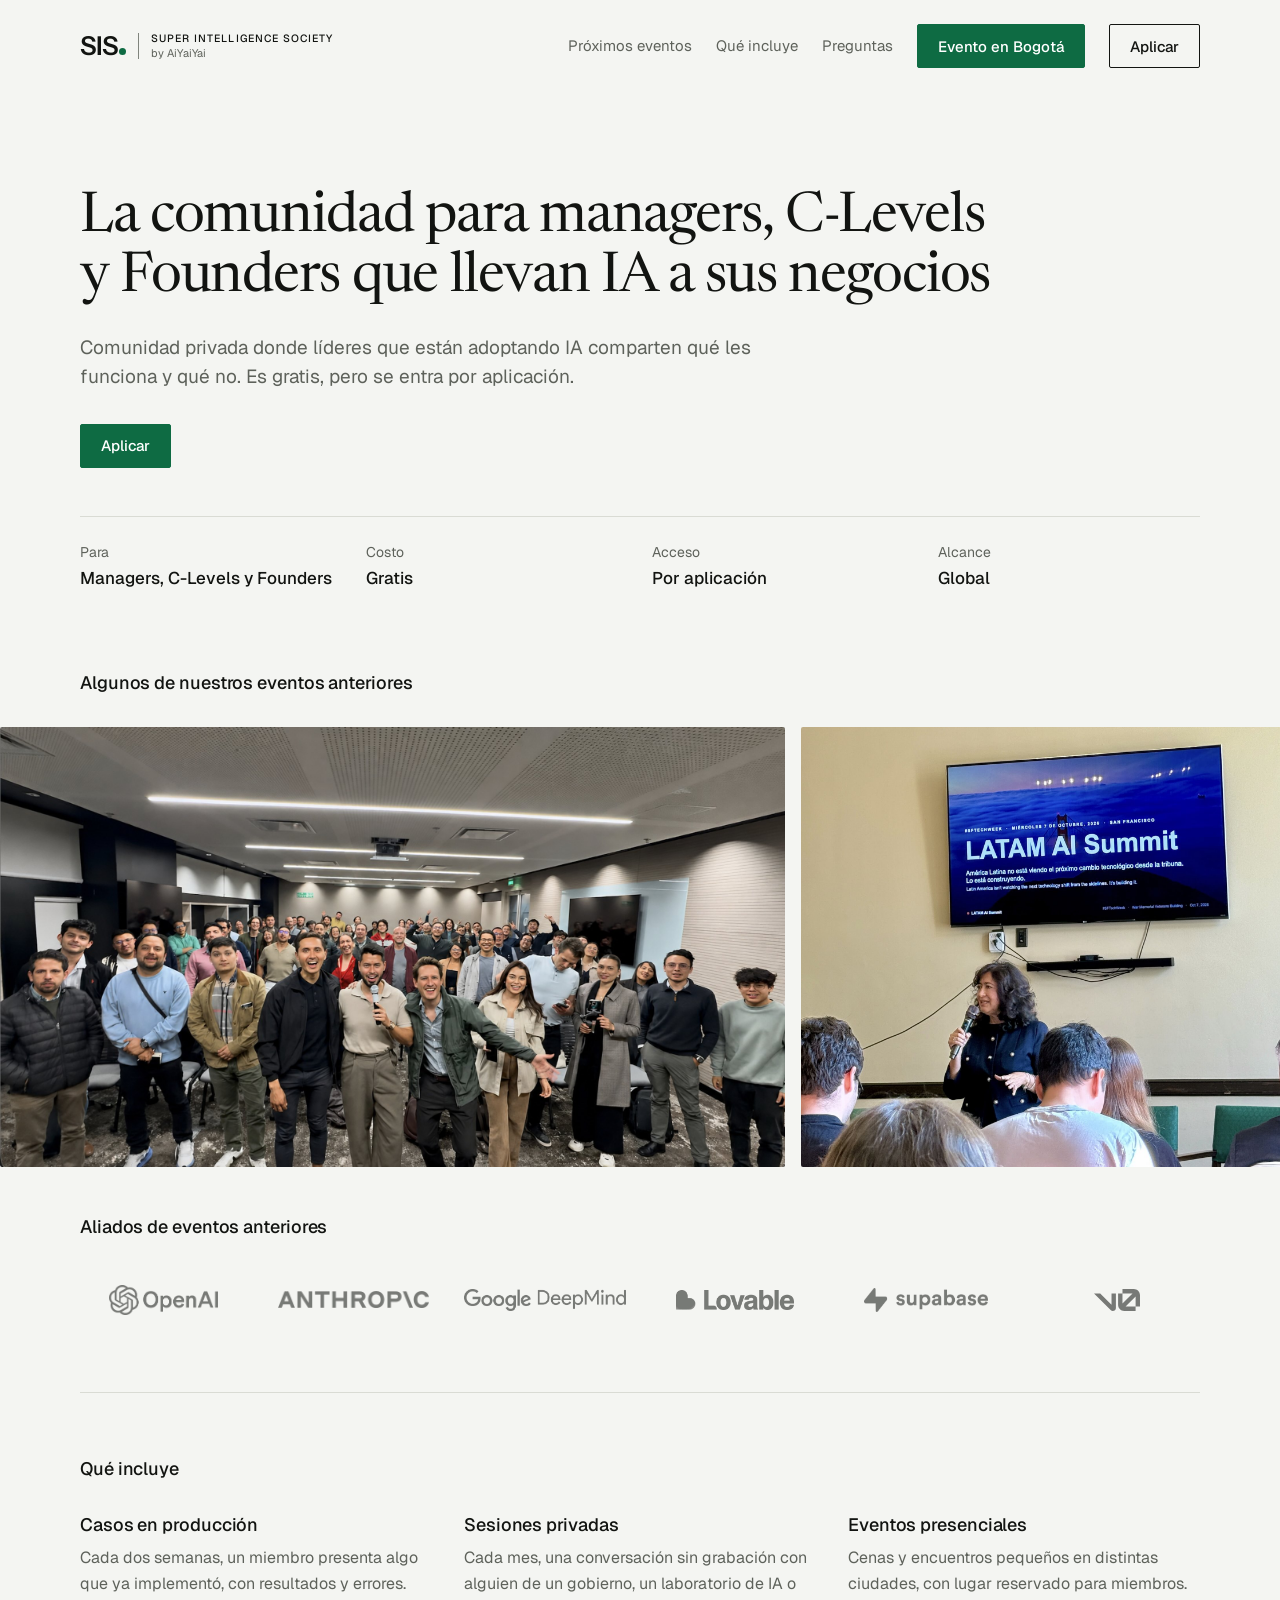
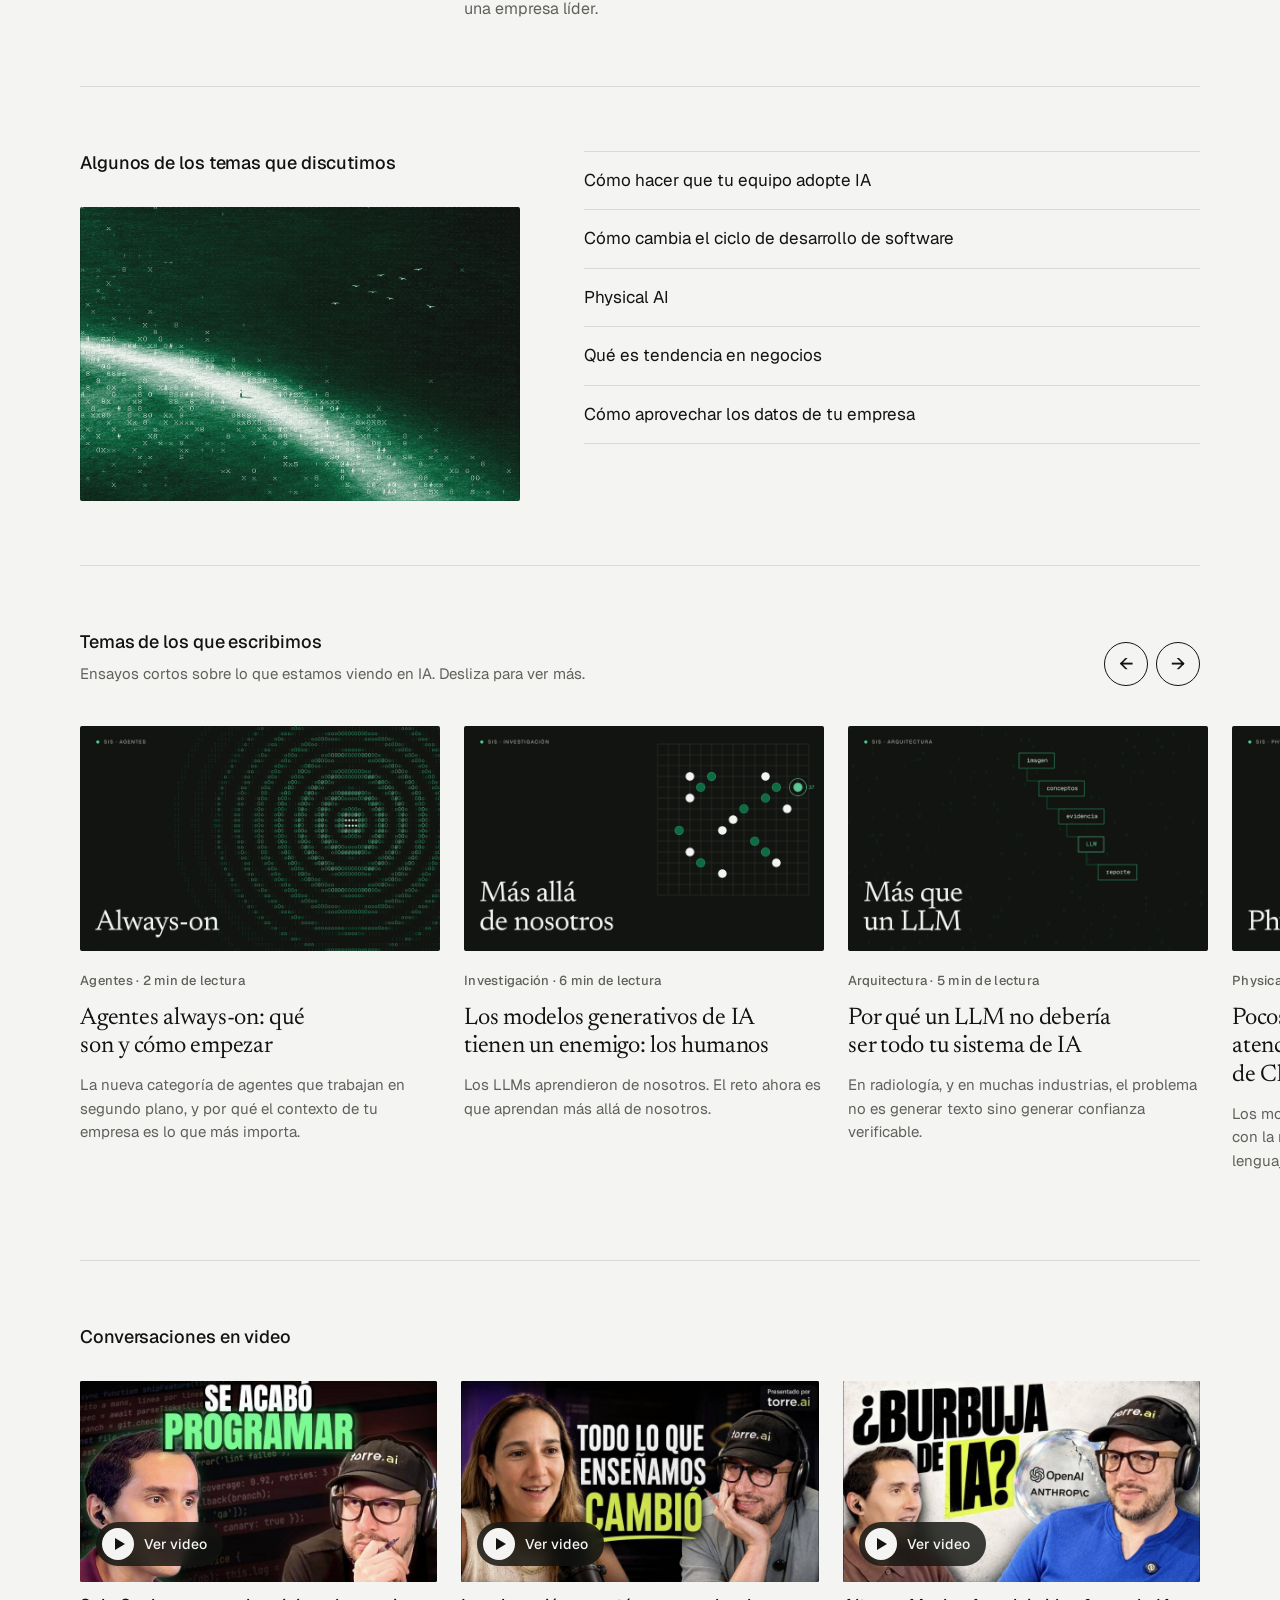
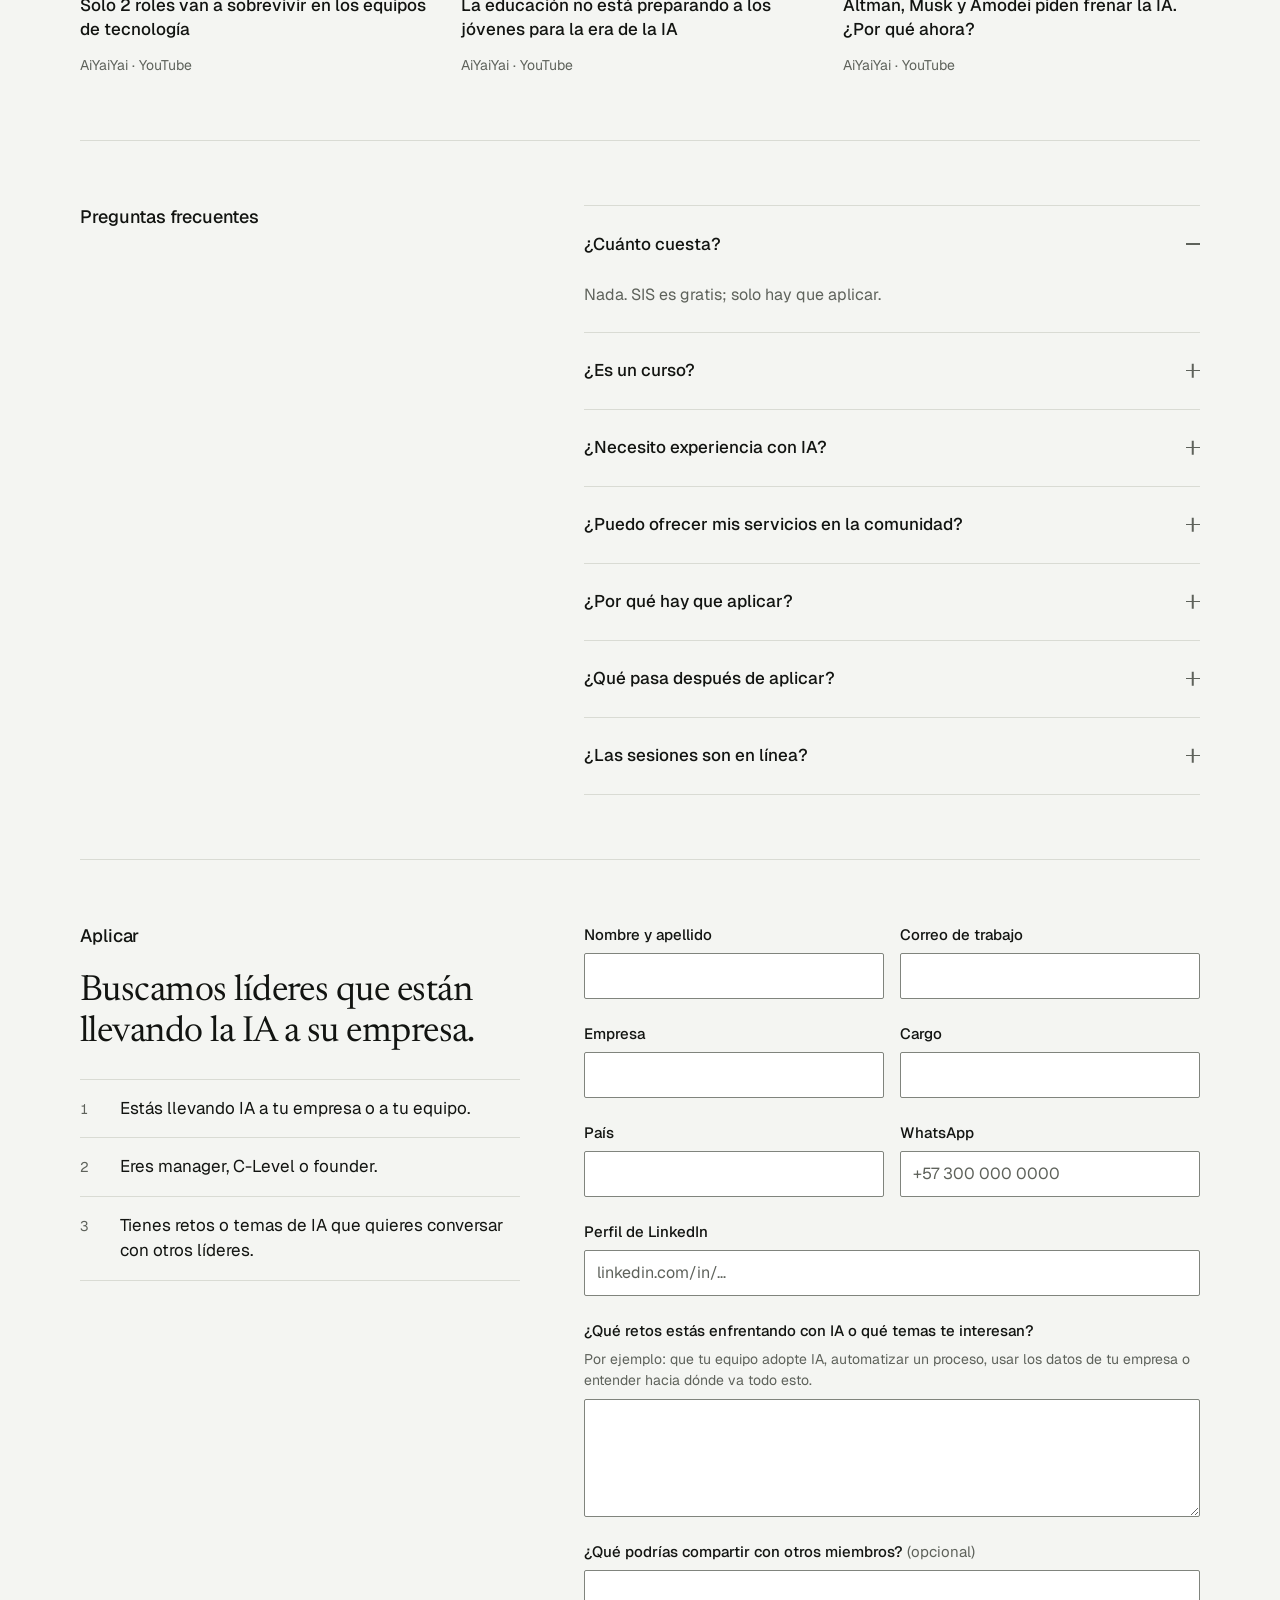
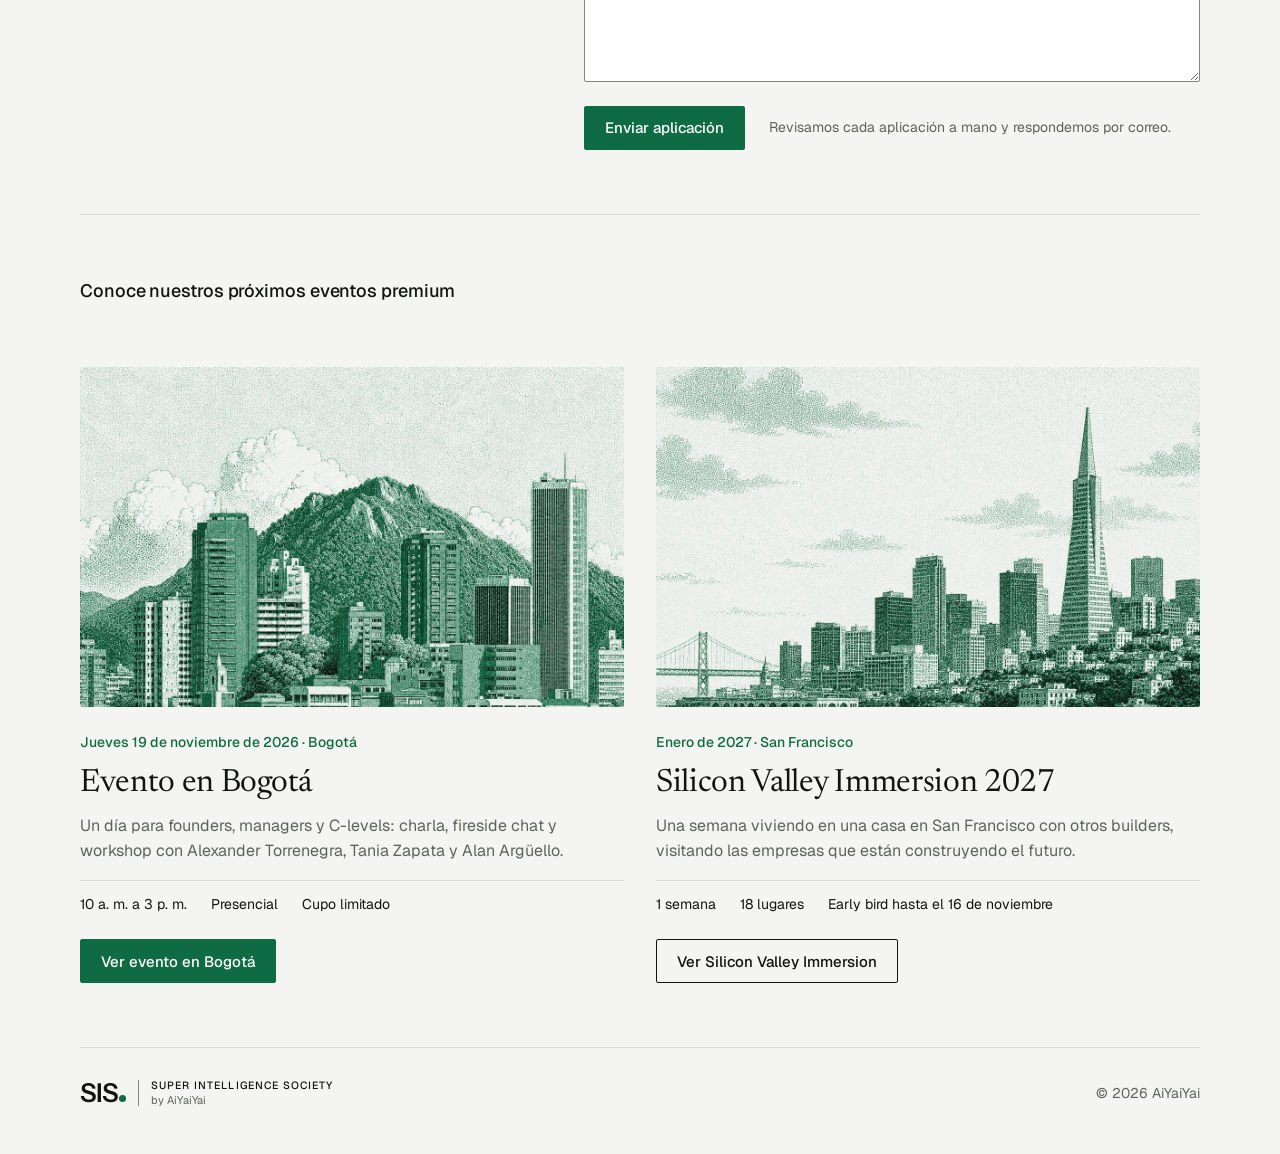
==== index.html @ 3f5c9da3 "Aplicación: sin requisito de personas a cargo; nueva pregunta sobre retos y temas de IA Co-Authored-" ====
<!doctype html>
<html lang="es">
<head>
<meta charset="utf-8">
<meta name="viewport" content="width=device-width, initial-scale=1">
<title>SIS — Super Intelligence Society by AiYaiYai</title>
<meta name="description" content="Comunidad privada donde líderes que están adoptando IA comparten qué les funciona y qué no.">
<link rel="icon" type="image/svg+xml" href="assets/img/sis-logo.svg">
<link rel="stylesheet" href="assets/css/tokens.css">
<link rel="stylesheet" href="assets/css/bundle.css">
<link href="https://fonts.googleapis.com/css2?family=Newsreader:opsz,wght@6..72,400;6..72,500&amp;family=Geist:wght@400;500&amp;family=Instrument+Sans:wght@600&amp;display=swap" rel="stylesheet">
<style>
body{margin:0;background:var(--surface);-webkit-font-smoothing:antialiased}
a{color:var(--ink)}
#top.inf-hero{padding-bottom:var(--space-12)}
#eventos .inf-section--head{border-top:0;padding-top:var(--space-12)}
.hero-facts{display:grid;grid-template-columns:repeat(4,minmax(0,1fr));gap:var(--space-6);margin:0 0 var(--space-8);padding:var(--space-6) 0 0;border-top:var(--hairline) solid var(--line)}
.hero-fact{display:flex;flex-direction:column;gap:var(--space-1);margin:0}
.hero-fact dt{font-family:var(--font-sans);font-size:14px;color:var(--ink-muted)}
.hero-fact dd{margin:0;font-family:var(--font-sans);font-size:17px;font-weight:500;line-height:1.4;color:var(--ink)}
@media (max-width:800px){.hero-facts{grid-template-columns:repeat(2,minmax(0,1fr))}}
.split-art{display:block;width:100%;height:auto;aspect-ratio:3/2;object-fit:cover;border-radius:var(--radius-sm);margin-top:var(--space-2)}
.inf-topics{margin:0;padding:0;list-style:none;border-top:var(--hairline) solid var(--line)}
.inf-topic{padding:var(--space-4) 0;border-bottom:var(--hairline) solid var(--line);font-family:var(--font-sans);font-size:17px;line-height:1.5;color:var(--ink)}
@media (min-width:801px){.inf-feature{display:grid;grid-row:span 2;grid-template-rows:subgrid;row-gap:var(--space-2)}}
.inf-premium{display:grid;grid-template-columns:repeat(2,minmax(0,1fr));gap:var(--space-12) var(--space-8);margin:var(--space-8) 0 0;padding:0;list-style:none}
.inf-event{display:flex;flex-direction:column;gap:var(--space-3);margin:0}
.inf-event__media{display:block;aspect-ratio:16/10;overflow:hidden;border-radius:var(--radius-sm);background:var(--surface-raised);margin-bottom:var(--space-3)}
.inf-event__media span{display:block;width:100%;height:100%}
.inf-event__media img{display:block;width:100%;height:100%;object-fit:cover;transition:transform .6s ease}
.inf-event:hover .inf-event__media img{transform:scale(1.03)}
.inf-event__meta{margin:0;font-family:var(--font-sans);font-size:14px;font-weight:500;color:var(--accent)}
.inf-event__title{margin:0;font-family:var(--font-serif);font-size:32px;font-weight:400;line-height:1.15;letter-spacing:-0.01em;color:var(--ink)}
.inf-event__body{margin:0;max-width:52ch;font-family:var(--font-sans);font-size:16px;line-height:1.55;color:var(--ink-muted)}
.inf-event__facts{display:flex;flex-wrap:wrap;gap:var(--space-2) var(--space-6);margin:var(--space-1) 0 var(--space-3);padding:var(--space-3) 0 0;list-style:none;border-top:var(--hairline) solid var(--line);font-family:var(--font-sans);font-size:14px;color:var(--ink)}
.inf-event .inf-btn{align-self:flex-start}
@media (max-width:800px){.inf-premium{grid-template-columns:minmax(0,1fr)}}
/* blog-css:start */
.rail-head{display:flex;flex-wrap:wrap;align-items:flex-end;justify-content:space-between;gap:var(--space-4)}
.rail-head p{margin:var(--space-2) 0 0;font-family:var(--font-sans);font-size:15px;color:var(--ink-muted)}
.rail-ctrl{display:flex;gap:var(--space-2)}
.rail-btn{display:inline-flex;align-items:center;justify-content:center;width:44px;height:44px;padding:0;border:var(--hairline) solid var(--ink);border-radius:var(--radius-pill);background:transparent;color:var(--ink);font:500 18px/1 var(--font-sans);cursor:pointer;transition:background-color 160ms ease-out,color 160ms ease-out}
.rail-btn:hover{background:var(--ink);color:var(--surface)}
.rail-btn:focus-visible{outline:2px solid var(--focus);outline-offset:2px}
.post-rail{display:grid;grid-auto-flow:column;grid-auto-columns:360px;gap:var(--space-6);margin:0 calc(50% - 50vw) 0 0;padding:var(--space-2) calc(50vw - 50%) var(--space-6) 0;list-style:none;overflow-x:auto;scroll-snap-type:x mandatory;scrollbar-width:thin;scrollbar-color:var(--line) transparent;-webkit-overflow-scrolling:touch}
.post-rail::-webkit-scrollbar{height:6px}.post-rail::-webkit-scrollbar-thumb{background:var(--line);border-radius:6px}
.post-card{scroll-snap-align:start;margin:0}
.post-card__link{display:flex;flex-direction:column;gap:var(--space-3);height:100%;color:var(--ink);text-decoration:none}
.post-card__media{display:block;aspect-ratio:16/10;overflow:hidden;border-radius:var(--radius-sm);background:var(--tinta-950);margin-bottom:var(--space-2)}
.post-card__media img{display:block;width:100%;height:100%;object-fit:cover;transition:transform .6s ease}
.post-card__link:hover .post-card__media img{transform:scale(1.03)}
.post-card__link:focus-visible{outline:2px solid var(--focus);outline-offset:4px;border-radius:2px}
.post-card__meta{font-family:var(--font-sans);font-size:13px;font-weight:500;letter-spacing:.02em;color:var(--ink-muted)}
.post-card__title{margin:0;font-family:var(--font-serif);font-size:24px;font-weight:400;line-height:1.2;letter-spacing:-0.01em;color:var(--ink);text-wrap:balance}
.post-card__link:hover .post-card__title{text-decoration:underline;text-decoration-thickness:1px;text-underline-offset:4px}
.post-card__dek{font-family:var(--font-sans);font-size:15px;line-height:1.55;color:var(--ink-muted)}
@media (max-width:640px){.post-rail{grid-auto-columns:80vw;gap:var(--space-4)}.rail-ctrl{display:none}}

.vids{display:grid;grid-template-columns:repeat(3,minmax(0,1fr));gap:var(--space-6);margin:0;padding:0;list-style:none}
.vid{margin:0;display:flex;flex-direction:column;gap:var(--space-3)}
.vid__frame{position:relative;display:block;aspect-ratio:16/9;overflow:hidden;border-radius:var(--radius-sm);background:var(--tinta-950);color:var(--papel);text-decoration:none}
.vid__frame img,.vid__frame iframe{position:absolute;inset:0;display:block;width:100%;height:100%;border:0;object-fit:cover}
.vid__frame img{transition:transform .6s ease,opacity .3s ease}
.vid__frame:hover img{transform:scale(1.03)}
.vid__play{position:absolute;left:16px;bottom:16px;display:inline-flex;align-items:center;gap:10px;padding:0 16px 0 6px;height:44px;border-radius:var(--radius-pill);background:rgba(18,20,17,.82);backdrop-filter:blur(6px);-webkit-backdrop-filter:blur(6px);font:500 14px/1 var(--font-sans);color:var(--papel)}
.vid__play i{display:inline-flex;align-items:center;justify-content:center;width:32px;height:32px;border-radius:var(--radius-pill);background:var(--papel)}
.vid__play i::before{content:"";margin-left:3px;border-left:10px solid var(--tinta-950);border-top:6px solid transparent;border-bottom:6px solid transparent}
.vid__frame:focus-visible{outline:2px solid var(--focus);outline-offset:3px}
.vid__title{margin:0;font-family:var(--font-sans);font-size:17px;font-weight:500;line-height:1.4;color:var(--ink)}
.vid__meta{margin:0;font-family:var(--font-sans);font-size:14px;color:var(--ink-muted)}
@media (max-width:900px){.vids{grid-template-columns:minmax(0,1fr)}}
/* blog-css:end */
</style>
</head>
<body>
<main class="inf-page" style="width: 100%">

<div class="inf-container">
<header class="inf-nav">
<a class="inf-wordmark" href="#top" aria-label="SIS, Super Intelligence Society by AiYaiYai, inicio"><span class="inf-wordmark__name">SIS<span class="inf-wordmark__dot"></span></span><span class="inf-wordmark__by">Super Intelligence Society<span>by AiYaiYai</span></span></a>
<nav class="inf-nav__links" aria-label="Principal">
<a class="inf-nav__link" href="#proximos">Próximos eventos</a>
<a class="inf-nav__link" href="#que-incluye">Qué incluye</a>
<a class="inf-nav__link" href="#preguntas">Preguntas</a>
<a class="inf-btn inf-btn--primary" href="https://www.aiyaiyai.io" target="_blank" rel="noopener">Evento en Bogotá</a>
<a class="inf-btn inf-btn--secondary" href="#aplicar">Aplicar</a>
</nav>
</header>
<section class="inf-hero" id="top">
<h1 class="inf-display">La comunidad para managers, C-Levels y Founders que llevan IA a sus negocios</h1>
<p class="inf-lead">Comunidad privada donde líderes que están adoptando IA comparten qué les funciona y qué no. Es gratis, pero se entra por aplicación.</p>
<div class="inf-actions">
<a class="inf-btn inf-btn--primary" href="#aplicar">Aplicar</a>
</div>
</section>
<dl class="hero-facts">
<div class="hero-fact"><dt>Para</dt><dd>Managers, C-Levels y Founders</dd></div>
<div class="hero-fact"><dt>Costo</dt><dd>Gratis</dd></div>
<div class="hero-fact"><dt>Acceso</dt><dd>Por aplicación</dd></div>
<div class="hero-fact"><dt>Alcance</dt><dd>Global</dd></div>
</dl>
</div>

<section id="eventos" aria-labelledby="eventos-titulo">
<div class="inf-container">
<div class="inf-section inf-section--head">
<h2 class="inf-heading" id="eventos-titulo">Algunos de nuestros eventos anteriores</h2>
</div>
</div>
<div class="inf-marquee">
<div class="inf-marquee__track">
<ul class="inf-marquee__group">
<li class="inf-marquee__item"><img class="inf-marquee__img" src="assets/img/encuentro.jpg" width="2000" height="1121" alt="Foto grupal de decenas de personas al final de un encuentro."></li>
<li class="inf-marquee__item"><img class="inf-marquee__img" src="assets/img/latam-ai-summit.jpg" width="1795" height="1536" alt="Una speaker habla con micrófono frente a una pantalla que dice LATAM AI Summit."></li>
<li class="inf-marquee__item"><img class="inf-marquee__img" src="assets/img/panel.jpg" width="1860" height="1064" alt="Tres personas conversan sentadas en sillas de madera; una sostiene un micrófono."></li>
<li class="inf-marquee__item"><img class="inf-marquee__img" src="assets/img/casa-sf.jpg" width="1600" height="1078" alt="Grupo grande saludando a la cámara en la sala de una casa."></li>
<li class="inf-marquee__item"><img class="inf-marquee__img" src="assets/img/sesion-privada.jpg" width="1410" height="792" alt="Un grupo pequeño en sofás sigue una presentación en una pantalla grande."></li>
<li class="inf-marquee__item"><img class="inf-marquee__img" src="assets/img/cena-bogota.jpg" width="1280" height="960" alt="Grupo de ejecutivos posando juntos en un restaurante."></li>
<li class="inf-marquee__item"><img class="inf-marquee__img" src="assets/img/conversacion.jpg" width="1534" height="1042" alt="Una invitada conversa y ríe frente a un grupo pequeño."></li>
<li class="inf-marquee__item"><img class="inf-marquee__img" src="assets/img/encuentro-bogota.jpg" width="1914" height="1004" alt="Foto grupal de unas treinta personas en un salón."></li>
<li class="inf-marquee__item"><img class="inf-marquee__img" src="assets/img/founder-mode.jpg" width="2000" height="1333" alt="Grupo celebrando con las manos arriba en un evento de founders."></li>
<li class="inf-marquee__item"><img class="inf-marquee__img" src="assets/img/encuentro-cdmx.jpg" width="2000" height="1333" alt="Decenas de personas saludando a la cámara al final de un encuentro."></li>
</ul>
<ul class="inf-marquee__group" aria-hidden="true">
<li class="inf-marquee__item"><img class="inf-marquee__img" src="assets/img/encuentro.jpg" width="2000" height="1121" alt=""></li>
<li class="inf-marquee__item"><img class="inf-marquee__img" src="assets/img/latam-ai-summit.jpg" width="1795" height="1536" alt=""></li>
<li class="inf-marquee__item"><img class="inf-marquee__img" src="assets/img/panel.jpg" width="1860" height="1064" alt=""></li>
<li class="inf-marquee__item"><img class="inf-marquee__img" src="assets/img/casa-sf.jpg" width="1600" height="1078" alt=""></li>
<li class="inf-marquee__item"><img class="inf-marquee__img" src="assets/img/sesion-privada.jpg" width="1410" height="792" alt=""></li>
<li class="inf-marquee__item"><img class="inf-marquee__img" src="assets/img/cena-bogota.jpg" width="1280" height="960" alt=""></li>
<li class="inf-marquee__item"><img class="inf-marquee__img" src="assets/img/conversacion.jpg" width="1534" height="1042" alt=""></li>
<li class="inf-marquee__item"><img class="inf-marquee__img" src="assets/img/encuentro-bogota.jpg" width="1914" height="1004" alt=""></li>
<li class="inf-marquee__item"><img class="inf-marquee__img" src="assets/img/founder-mode.jpg" width="2000" height="1333" alt=""></li>
<li class="inf-marquee__item"><img class="inf-marquee__img" src="assets/img/encuentro-cdmx.jpg" width="2000" height="1333" alt=""></li>
</ul>
</div>
</div>
<div class="inf-container">
<div class="inf-allies">
<h2 class="inf-heading">Aliados de eventos anteriores</h2>
<ul class="inf-logos">
<li class="inf-logos__cell"><img class="inf-logos__img" src="assets/img/openai.png" width="109" height="30" alt="OpenAI"></li>
<li class="inf-logos__cell"><img class="inf-logos__img" src="assets/img/anthropic.png" width="151" height="17" alt="Anthropic"></li>
<li class="inf-logos__cell"><img class="inf-logos__img" src="assets/img/google-deepmind.png" width="162" height="22" alt="Google DeepMind"></li>
<li class="inf-logos__cell"><img class="inf-logos__img" src="assets/img/lovable.png" width="118" height="20" alt="Lovable"></li>
<li class="inf-logos__cell"><img class="inf-logos__img" src="assets/img/supabase.png" width="124" height="24" alt="Supabase"></li>
<li class="inf-logos__cell"><img class="inf-logos__img" src="assets/img/v0.svg" width="46" height="22" alt="v0"></li>
</ul>
</div>
</div>
</section>

<div class="inf-container">
<section class="inf-section" id="que-incluye">
<h2 class="inf-heading">Qué incluye</h2>
<div class="inf-features">
<article class="inf-feature">
<h3 class="inf-feature__title">Casos en producción</h3>
<p class="inf-feature__body">Cada dos semanas, un miembro presenta algo que ya implementó, con resultados y errores.</p>
</article>
<article class="inf-feature">
<h3 class="inf-feature__title">Sesiones privadas</h3>
<p class="inf-feature__body">Cada mes, una conversación sin grabación con alguien de un gobierno, un laboratorio de IA o una empresa líder.</p>
</article>
<article class="inf-feature">
<h3 class="inf-feature__title">Eventos presenciales</h3>
<p class="inf-feature__body">Cenas y encuentros pequeños en distintas ciudades, con lugar reservado para miembros.</p>
</article>
</div>
</section>

<section class="inf-section" id="temas">
<div class="inf-split">
<div class="inf-split__lead">
<h2 class="inf-heading">Algunos de los temas que discutimos</h2>
<img class="split-art" src="assets/img/playa-ascii.jpg" width="1200" height="800" alt="">
</div>
<ul class="inf-topics">
<li class="inf-topic">Cómo hacer que tu equipo adopte IA</li>
<li class="inf-topic">Cómo cambia el ciclo de desarrollo de software</li>
<li class="inf-topic">Physical AI</li>
<li class="inf-topic">Qué es tendencia en negocios</li>
<li class="inf-topic">Cómo aprovechar los datos de tu empresa</li>
</ul>
</div>
</section>

<!-- blog:start -->
<section class="inf-section" id="escribimos" aria-labelledby="escribimos-titulo">
<div class="rail-head">
<div>
<h2 class="inf-heading" id="escribimos-titulo">Temas de los que escribimos</h2>
<p>Ensayos cortos sobre lo que estamos viendo en IA. Desliza para ver más.</p>
</div>
<div class="rail-ctrl" data-rail-ctrl hidden>
<button class="rail-btn" type="button" data-rail-prev aria-label="Anterior">←</button>
<button class="rail-btn" type="button" data-rail-next aria-label="Siguiente">→</button>
</div>
</div>
<ul class="post-rail" data-rail>
<li class="post-card"><a class="post-card__link" href="blog/agentes-always-on/"><span class="post-card__media"><img src="assets/img/agentes-always-on.png" width="1600" height="1000" alt=""></span><span class="post-card__meta">Agentes · 2 min de lectura</span><h3 class="post-card__title">Agentes always-on: qué son y cómo empezar</h3><span class="post-card__dek">La nueva categoría de agentes que trabajan en segundo plano, y por qué el contexto de tu empresa es lo que más importa.</span></a></li>
<li class="post-card"><a class="post-card__link" href="blog/modelos-mas-alla-de-nosotros/"><span class="post-card__media"><img src="assets/img/modelos-mas-alla-de-nosotros.png" width="1600" height="1000" alt=""></span><span class="post-card__meta">Investigación · 6 min de lectura</span><h3 class="post-card__title">Los modelos generativos de IA tienen un enemigo: los humanos</h3><span class="post-card__dek">Los LLMs aprendieron de nosotros. El reto ahora es que aprendan más allá de nosotros.</span></a></li>
<li class="post-card"><a class="post-card__link" href="blog/un-llm-no-es-todo-tu-sistema/"><span class="post-card__media"><img src="assets/img/un-llm-no-es-todo-tu-sistema.png" width="1600" height="1000" alt=""></span><span class="post-card__meta">Arquitectura · 5 min de lectura</span><h3 class="post-card__title">Por qué un LLM no debería ser todo tu sistema de IA</h3><span class="post-card__dek">En radiología, y en muchas industrias, el problema no es generar texto sino generar confianza verificable.</span></a></li>
<li class="post-card"><a class="post-card__link" href="blog/lo-que-viene-despues-de-los-llm/"><span class="post-card__media"><img src="assets/img/lo-que-viene-despues-de-los-llm.png" width="1600" height="1000" alt=""></span><span class="post-card__meta">Physical AI · 10 min de lectura</span><h3 class="post-card__title">Pocos están prestando atención a lo que viene después de ChatGPT y los LLM</h3><span class="post-card__dek">Los modelos fundacionales están a punto de hacer con la robótica lo mismo que ChatGPT hizo con el lenguaje.</span></a></li>
</ul>
</section>

<section class="inf-section" id="videos" aria-labelledby="videos-titulo">
<h2 class="inf-heading" id="videos-titulo">Conversaciones en video</h2>
<ul class="vids">
<li class="vid"><a class="vid__frame" href="https://www.youtube.com/watch?v=ofzOy7nr8QE" target="_blank" rel="noopener" data-yt="ofzOy7nr8QE" aria-label="Ver video: Solo 2 roles van a sobrevivir en los equipos de tecnología"><img src="assets/img/ofzOy7nr8QE.jpg" width="800" height="450" alt=""><span class="vid__play"><i></i>Ver video</span></a><h3 class="vid__title">Solo 2 roles van a sobrevivir en los equipos de tecnología</h3><p class="vid__meta">AiYaiYai · YouTube</p></li>
<li class="vid"><a class="vid__frame" href="https://www.youtube.com/watch?v=Gf8c5wVSF-E" target="_blank" rel="noopener" data-yt="Gf8c5wVSF-E" aria-label="Ver video: La educación no está preparando a los jóvenes para la era de la IA"><img src="assets/img/Gf8c5wVSF-E.jpg" width="800" height="450" alt=""><span class="vid__play"><i></i>Ver video</span></a><h3 class="vid__title">La educación no está preparando a los jóvenes para la era de la IA</h3><p class="vid__meta">AiYaiYai · YouTube</p></li>
<li class="vid"><a class="vid__frame" href="https://www.youtube.com/watch?v=ZxrSA8CSsiM" target="_blank" rel="noopener" data-yt="ZxrSA8CSsiM" aria-label="Ver video: Altman, Musk y Amodei piden frenar la IA. ¿Por qué ahora?"><img src="assets/img/ZxrSA8CSsiM.jpg" width="800" height="450" alt=""><span class="vid__play"><i></i>Ver video</span></a><h3 class="vid__title">Altman, Musk y Amodei piden frenar la IA. ¿Por qué ahora?</h3><p class="vid__meta">AiYaiYai · YouTube</p></li>
</ul>
</section>
<!-- blog:end -->

<section class="inf-section" id="preguntas">
<div class="inf-split">
<div class="inf-split__lead">
<h2 class="inf-heading">Preguntas frecuentes</h2>
</div>
<div class="inf-faq">
<details class="inf-faq__item" open>
<summary class="inf-faq__q">¿Cuánto cuesta?<span class="inf-faq__icon" aria-hidden="true"></span></summary>
<p class="inf-faq__a">Nada. SIS es gratis; solo hay que aplicar.</p>
</details>
<details class="inf-faq__item">
<summary class="inf-faq__q">¿Es un curso?<span class="inf-faq__icon" aria-hidden="true"></span></summary>
<p class="inf-faq__a">No. Es una comunidad: aprendes de lo que otros líderes están haciendo en sus empresas, no de un temario. No hay clases, tareas ni certificados.</p>
</details>
<details class="inf-faq__item">
<summary class="inf-faq__q">¿Necesito experiencia con IA?<span class="inf-faq__icon" aria-hidden="true"></span></summary>
<p class="inf-faq__a">No. No necesitas saber programar ni haber usado IA antes. Solo necesitas estar llevando IA a tu negocio y tener ganas de compartir qué te funciona.</p>
</details>
<details class="inf-faq__item">
<summary class="inf-faq__q">¿Puedo ofrecer mis servicios en la comunidad?<span class="inf-faq__icon" aria-hidden="true"></span></summary>
<p class="inf-faq__a">No. SIS no es un grupo para vender ni para conseguir clientes. Los mensajes de venta no están permitidos.</p>
</details>
<details class="inf-faq__item">
<summary class="inf-faq__q">¿Por qué hay que aplicar?<span class="inf-faq__icon" aria-hidden="true"></span></summary>
<p class="inf-faq__a">Para que el grupo sea pequeño y las conversaciones sean entre personas en una situación parecida. Revisamos cada aplicación a mano.</p>
</details>
<details class="inf-faq__item">
<summary class="inf-faq__q">¿Qué pasa después de aplicar?<span class="inf-faq__icon" aria-hidden="true"></span></summary>
<p class="inf-faq__a">Te respondemos por correo. Si entras, recibes la invitación a las próximas sesiones y eventos.</p>
</details>
<details class="inf-faq__item">
<summary class="inf-faq__q">¿Las sesiones son en línea?<span class="inf-faq__icon" aria-hidden="true"></span></summary>
<p class="inf-faq__a">Sí. Los eventos presenciales son en distintas ciudades y tienen cupo limitado.</p>
</details>
</div>
</div>
</section>

<section class="inf-section" id="aplicar">
<div class="inf-split">
<div class="inf-split__lead">
<h2 class="inf-heading">Aplicar</h2>
<p class="inf-title">Buscamos líderes que están llevando la IA a su empresa.</p>
<ol class="inf-criteria">
<li class="inf-criteria__item"><span class="inf-criteria__num">1</span><span>Estás llevando IA a tu empresa o a tu equipo.</span></li>
<li class="inf-criteria__item"><span class="inf-criteria__num">2</span><span>Eres manager, C-Level o founder.</span></li>
<li class="inf-criteria__item"><span class="inf-criteria__num">3</span><span>Tienes retos o temas de IA que quieres conversar con otros líderes.</span></li>
</ol>
</div>
<form class="inf-form" aria-label="Aplicación a SIS">
<div class="inf-form__grid">
<div class="inf-field">
<label class="inf-field__label" for="ap-nombre">Nombre y apellido</label>
<input class="inf-input" id="ap-nombre" name="nombre" type="text" autocomplete="name" required>
</div>
<div class="inf-field">
<label class="inf-field__label" for="ap-correo">Correo de trabajo</label>
<input class="inf-input" id="ap-correo" name="correo" type="email" autocomplete="email" required>
</div>
<div class="inf-field">
<label class="inf-field__label" for="ap-empresa">Empresa</label>
<input class="inf-input" id="ap-empresa" name="empresa" type="text" autocomplete="organization" required>
</div>
<div class="inf-field">
<label class="inf-field__label" for="ap-cargo">Cargo</label>
<input class="inf-input" id="ap-cargo" name="cargo" type="text" autocomplete="organization-title" required>
</div>
<div class="inf-field">
<label class="inf-field__label" for="ap-pais">País</label>
<input class="inf-input" id="ap-pais" name="pais" type="text" autocomplete="country-name" required>
</div>
<div class="inf-field">
<label class="inf-field__label" for="ap-whatsapp">WhatsApp</label>
<input class="inf-input" id="ap-whatsapp" name="whatsapp" type="tel" autocomplete="tel" placeholder="+57 300 000 0000" required>
</div>
<div class="inf-field inf-field--full">
<label class="inf-field__label" for="ap-linkedin">Perfil de LinkedIn</label>
<input class="inf-input" id="ap-linkedin" name="linkedin" type="text" inputmode="url" placeholder="linkedin.com/in/…" required>
</div>
<div class="inf-field inf-field--full">
<label class="inf-field__label" for="ap-ia">¿Qué retos estás enfrentando con IA o qué temas te interesan?</label>
<p class="inf-field__hint" id="ap-ia-ayuda">Por ejemplo: que tu equipo adopte IA, automatizar un proceso, usar los datos de tu empresa o entender hacia dónde va todo esto.</p>
<textarea class="inf-textarea" id="ap-ia" name="ia" rows="4" aria-describedby="ap-ia-ayuda" required></textarea>
</div>
<div class="inf-field inf-field--full">
<label class="inf-field__label" for="ap-aporte">¿Qué podrías compartir con otros miembros? <span class="inf-field__opt">(opcional)</span></label>
<textarea class="inf-textarea" id="ap-aporte" name="aporte" rows="3"></textarea>
</div>
</div>
<div class="inf-form__actions">
<button class="inf-btn inf-btn--primary" type="button" data-submit>Enviar aplicación</button>
<p class="inf-small">Revisamos cada aplicación a mano y respondemos por correo.</p>
</div>
<div data-sent hidden>
<p class="inf-form__status" role="status">Gracias. Recibimos tu aplicación y te escribimos por correo.</p>
</div>
</form>
</div>
</section>

<section class="inf-section" id="proximos" aria-labelledby="proximos-titulo">
<h2 class="inf-heading" id="proximos-titulo">Conoce nuestros próximos eventos premium</h2>
<ul class="inf-premium">
<li class="inf-event">
<a class="inf-event__media" href="https://www.aiyaiyai.io" target="_blank" rel="noopener" tabindex="-1" aria-hidden="true"><span><img src="assets/img/bogota-grabado.jpg" width="1600" height="1067" alt=""></span></a>
<p class="inf-event__meta">Jueves 19 de noviembre de 2026 · Bogotá</p>
<h3 class="inf-event__title">Evento en Bogotá</h3>
<p class="inf-event__body">Un día para founders, managers y C-levels: charla, fireside chat y workshop con Alexander Torrenegra, Tania Zapata y Alan Argüello.</p>
<ul class="inf-event__facts"><li>10 a. m. a 3 p. m.</li><li>Presencial</li><li>Cupo limitado</li></ul>
<a class="inf-btn inf-btn--primary" href="https://www.aiyaiyai.io" target="_blank" rel="noopener">Ver evento en Bogotá</a>
</li>
<li class="inf-event">
<a class="inf-event__media" href="silicon-valley/" tabindex="-1" aria-hidden="true"><span><img src="assets/img/sf-grabado.jpg" width="1600" height="1067" alt=""></span></a>
<p class="inf-event__meta">Enero de 2027 · San Francisco</p>
<h3 class="inf-event__title">Silicon Valley Immersion 2027</h3>
<p class="inf-event__body">Una semana viviendo en una casa en San Francisco con otros builders, visitando las empresas que están construyendo el futuro.</p>
<ul class="inf-event__facts"><li>1 semana</li><li>18 lugares</li><li>Early bird hasta el 16 de noviembre</li></ul>
<a class="inf-btn inf-btn--secondary" href="silicon-valley/">Ver Silicon Valley Immersion</a>
</li>
</ul>
</section>

<footer class="inf-footer">
<a class="inf-wordmark" href="#top" aria-label="Volver arriba"><span class="inf-wordmark__name">SIS<span class="inf-wordmark__dot"></span></span><span class="inf-wordmark__by">Super Intelligence Society<span>by AiYaiYai</span></span></a>
<span>© 2026 AiYaiYai</span>
</footer>
</div>

</main>
<script>
document.querySelectorAll('[data-submit]').forEach(function (b) {
  b.addEventListener('click', function () {
    var f = b.form; if (f && !f.reportValidity()) return;
    if (f) f.reset();
    var s = f && f.querySelector('[data-sent]'); if (s) s.hidden = false;
  });
});
document.querySelectorAll('[data-days]').forEach(function (el) {
  var d = Math.ceil((new Date('2026-11-16T00:00:00-06:00') - Date.now()) / 86400000);
  if (d > 0) { el.querySelector('[data-days-n]').textContent = d; el.hidden = false; }
});
document.querySelectorAll('[data-rail]').forEach(function (rail) {
  var sec = rail.closest('section'); var ctrl = sec && sec.querySelector('[data-rail-ctrl]');
  if (!ctrl) return; ctrl.hidden = false;
  var step = function () { var c = rail.querySelector('li'); return c ? c.getBoundingClientRect().width + 24 : 400; };
  ctrl.querySelector('[data-rail-prev]').addEventListener('click', function () { rail.scrollBy({ left: -step(), behavior: 'smooth' }); });
  ctrl.querySelector('[data-rail-next]').addEventListener('click', function () { rail.scrollBy({ left: step(), behavior: 'smooth' }); });
});
document.querySelectorAll('[data-yt]').forEach(function (a) {
  a.addEventListener('click', function (ev) {
    ev.preventDefault();
    var f = document.createElement('iframe');
    f.src = 'https://www.youtube-nocookie.com/embed/' + a.getAttribute('data-yt') + '?autoplay=1&rel=0';
    f.title = a.getAttribute('aria-label') || 'Video';
    f.allow = 'accelerometer; autoplay; clipboard-write; encrypted-media; gyroscope; picture-in-picture; web-share';
    f.allowFullscreen = true;
    var box = document.createElement('div'); box.className = 'vid__frame'; box.appendChild(f);
    a.replaceWith(box);
  });
});
</script>
</body>
</html>
---- assets/css/tokens.css ----
/* Super Intelligence Society (SIS) by AiYaiYai — generated from tokens.json */
:root, [data-theme="claro"] {
  --tinta-950: #121411;
  --tinta-900: #1b1e1a;
  --tinta-700: #2a2d28;
  --gris-600: #5e625b;
  --gris-500: #80847d;
  --gris-400: #a3a79f;
  --gris-200: #d9dbd4;
  --gris-100: #ebece7;
  --papel: #f4f5f2;
  --blanco: #ffffff;
  --verde-700: #0e6b43;
  --verde-400: #5bc896;
  --verde-100: #dcefe4;
  --verde-900: #12301f;
  --surface: var(--papel);
  --surface-raised: var(--gris-100);
  --ink: var(--tinta-950);
  --ink-muted: var(--gris-600);
  --line: var(--gris-200);
  --line-strong: var(--gris-500);
  --accent: var(--verde-700);
  --on-accent: var(--blanco);
  --field: var(--blanco);
  --accent-tint: var(--verde-100);
  --focus: var(--verde-700);
}
[data-theme="oscuro"] {
  --surface: var(--tinta-950);
  --surface-raised: var(--tinta-900);
  --ink: var(--papel);
  --ink-muted: var(--gris-400);
  --line: var(--tinta-700);
  --line-strong: var(--gris-500);
  --accent: var(--verde-400);
  --on-accent: var(--tinta-950);
  --field: var(--tinta-900);
  --accent-tint: var(--verde-900);
  --focus: var(--verde-400);
}
:root {
  --space-1: 4px;
  --space-2: 8px;
  --space-3: 12px;
  --space-4: 16px;
  --space-6: 24px;
  --space-8: 32px;
  --space-12: 48px;
  --space-16: 64px;
  --space-24: 96px;
  --space-32: 128px;
  --radius-0: 0;
  --radius-sm: 2px;
  --radius-pill: 999px;
  --content-max: 1120px;
  --measure: 680px;
  --page-margin: 40px;
  --control-height: 44px;
  --slide-height: 440px;
  --hairline: 1px;
  --logo-rest: 0.55;
  --logo-hover: 1;
  --font-serif: "Newsreader", Georgia, "Times New Roman", serif;
  --font-sans: "Geist", "Helvetica Neue", Arial, sans-serif;
  --font-logo: "Instrument Sans", "Helvetica Neue", Arial, sans-serif;
}
.display { font-family: var(--font-serif); font-size: 56px; line-height: 1.08; font-weight: 400; letter-spacing: -0.02em; }
.title { font-family: var(--font-serif); font-size: 36px; line-height: 1.15; font-weight: 400; letter-spacing: -0.015em; }
.heading { font-family: var(--font-sans); font-size: 18px; line-height: 1.35; font-weight: 500; letter-spacing: -0.005em; }
.lead { font-family: var(--font-sans); font-size: 19px; line-height: 1.55; font-weight: 400; }
.body { font-family: var(--font-sans); font-size: 16px; line-height: 1.6; font-weight: 400; }
.small { font-family: var(--font-sans); font-size: 14px; line-height: 1.5; font-weight: 400; }
.button { font-family: var(--font-sans); font-size: 15px; line-height: 1; font-weight: 500; }
.wordmark { font-family: var(--font-logo); font-size: 26px; line-height: 1; font-weight: 600; letter-spacing: -0.04em; }
---- assets/css/bundle.css ----
@import url("https://fonts.googleapis.com/css2?family=Newsreader:opsz,wght@6..72,400;6..72,500&family=Geist:wght@400;500&family=Instrument+Sans:wght@600&display=swap");

/* Super Intelligence Society (SIS) by AiYaiYai — componentes. Todo valor sale de tokens.css. */

/* Página y contenedor */
.inf-page { min-height: 100%; background: var(--surface); color: var(--ink); font-family: var(--font-sans); font-size: 16px; line-height: 1.6; }
.inf-container { box-sizing: border-box; width: 100%; max-width: calc(var(--content-max) + 2 * var(--page-margin)); margin: 0 auto; padding-left: var(--page-margin); padding-right: var(--page-margin); }
@media (max-width: 640px) { .inf-container { padding-left: 20px; padding-right: 20px; } }

/* Logo */
.inf-wordmark { display: inline-flex; align-items: center; gap: 12px; color: var(--ink); text-decoration: none; }
.inf-wordmark__name { font-family: var(--font-logo); font-size: 26px; font-weight: 600; line-height: 1; letter-spacing: -0.04em; text-transform: none; color: var(--ink); }
.inf-wordmark__dot { display: inline-block; width: 0.26em; height: 0.26em; margin-left: 0.05em; border-radius: var(--radius-pill); background: var(--accent); }
.inf-wordmark__by { display: flex; flex-direction: column; justify-content: center; gap: 4px; padding-left: 12px; border-left: var(--hairline) solid var(--line-strong); font-family: var(--font-sans); font-size: 10.5px; font-weight: 500; line-height: 1; letter-spacing: 0.1em; text-transform: uppercase; color: var(--ink); white-space: nowrap; }
.inf-wordmark__by > span { font-size: 11px; font-weight: 400; letter-spacing: 0.01em; text-transform: none; color: var(--ink-muted); }
.inf-wordmark--lg { gap: 18px; }
.inf-wordmark--lg .inf-wordmark__name { font-size: 48px; }
.inf-wordmark--lg .inf-wordmark__by { gap: 6px; padding-left: 18px; font-size: 13px; }
.inf-wordmark--lg .inf-wordmark__by > span { font-size: 14px; }
.inf-wordmark:focus-visible { outline: 2px solid var(--focus); outline-offset: 4px; border-radius: 2px; }

/* Navegación */
.inf-nav { display: flex; flex-wrap: wrap; align-items: center; justify-content: space-between; gap: var(--space-4) var(--space-8); padding: var(--space-6) 0; }
.inf-nav__links { display: flex; flex-wrap: wrap; align-items: center; gap: var(--space-2) var(--space-6); }
.inf-nav__link { display: inline-flex; align-items: center; min-height: var(--control-height); font-family: var(--font-sans); font-size: 15px; color: var(--ink-muted); text-decoration: none; transition: color 160ms ease-out; }
.inf-nav__link:hover { color: var(--ink); }
.inf-nav__link:focus-visible { outline: 2px solid var(--focus); outline-offset: 2px; border-radius: 2px; }
@media (max-width: 640px) { .inf-nav__link { display: none; } }

/* Botones */
.inf-btn { box-sizing: border-box; display: inline-flex; align-items: center; justify-content: center; gap: var(--space-2); min-height: var(--control-height); padding: 0 20px; border: var(--hairline) solid transparent; border-radius: var(--radius-sm); font-family: var(--font-sans); font-size: 15px; font-weight: 500; line-height: 1; text-decoration: none; white-space: nowrap; cursor: pointer; transition: background-color 160ms ease-out, color 160ms ease-out, border-color 160ms ease-out; }
.inf-btn--primary { background: var(--accent); border-color: var(--accent); color: var(--on-accent); }
.inf-btn--primary:hover { background: var(--ink); border-color: var(--ink); color: var(--surface); }
.inf-btn--secondary { background: transparent; border-color: var(--ink); color: var(--ink); }
.inf-btn--secondary:hover { background: var(--ink); color: var(--surface); }
.inf-btn:focus-visible { outline: 2px solid var(--focus); outline-offset: 2px; }

/* Texto */
.inf-display { margin: 0; max-width: 18em; font-family: var(--font-serif); font-size: clamp(36px, 4.6vw, 56px); font-weight: 400; line-height: 1.08; letter-spacing: -0.02em; color: var(--ink); text-wrap: balance; }
.inf-title { margin: 0; font-family: var(--font-serif); font-size: clamp(28px, 3.2vw, 36px); font-weight: 400; line-height: 1.15; letter-spacing: -0.015em; color: var(--ink); text-wrap: balance; }
.inf-heading { margin: 0; font-family: var(--font-sans); font-size: 18px; font-weight: 500; line-height: 1.35; letter-spacing: -0.005em; color: var(--ink); }
.inf-lead { margin: 0; max-width: var(--measure); font-family: var(--font-sans); font-size: 19px; line-height: 1.55; color: var(--ink-muted); }
.inf-body { margin: 0; font-family: var(--font-sans); font-size: 16px; line-height: 1.6; color: var(--ink-muted); }
.inf-small { margin: 0; font-family: var(--font-sans); font-size: 14px; line-height: 1.5; color: var(--ink-muted); }

/* Hero */
.inf-hero { display: flex; flex-direction: column; align-items: flex-start; gap: var(--space-6); padding: var(--space-24) 0; }
.inf-actions { display: flex; flex-wrap: wrap; gap: var(--space-3); padding-top: var(--space-2); }
@media (max-width: 640px) { .inf-hero { padding: var(--space-16) 0; } }

/* Sección */
.inf-section { display: flex; flex-direction: column; gap: var(--space-8); padding: var(--space-16) 0; border-top: var(--hairline) solid var(--line); }
.inf-section--head { padding-bottom: var(--space-8); }
.inf-split { display: grid; grid-template-columns: minmax(0, 5fr) minmax(0, 7fr); gap: var(--space-8) var(--space-16); align-items: start; }
.inf-split__lead { display: flex; flex-direction: column; align-items: flex-start; gap: var(--space-6); }
@media (max-width: 900px) { .inf-split { grid-template-columns: minmax(0, 1fr); } }

/* Puntos de valor */
.inf-features { display: grid; grid-template-columns: repeat(3, minmax(0, 1fr)); gap: var(--space-8); }
.inf-feature { display: flex; flex-direction: column; gap: var(--space-2); }
.inf-feature__title { margin: 0; font-family: var(--font-sans); font-size: 18px; font-weight: 500; line-height: 1.35; letter-spacing: -0.005em; color: var(--ink); }
.inf-feature__body { margin: 0; font-family: var(--font-sans); font-size: 16px; line-height: 1.6; color: var(--ink-muted); }
@media (max-width: 800px) { .inf-features { grid-template-columns: minmax(0, 1fr); gap: var(--space-6); } }

/* Banda de fotos: se mueve sola en horizontal */
.inf-marquee { overflow: hidden; }
.inf-marquee__track { display: flex; width: max-content; animation: inf-marquee 90s linear infinite; }
.inf-marquee:hover .inf-marquee__track { animation-play-state: paused; }
.inf-marquee__group { display: flex; flex: none; gap: var(--space-4); margin: 0; padding: 0 var(--space-4) 0 0; list-style: none; }
.inf-marquee__item { flex: none; height: var(--slide-height); margin: 0; overflow: hidden; border-radius: var(--radius-sm); background: var(--surface-raised); }
.inf-marquee__img { display: block; width: auto; height: 100%; }
@keyframes inf-marquee { from { transform: translateX(0); } to { transform: translateX(-50%); } }
@media (max-width: 640px) {
  .inf-marquee__item { height: 260px; }
  .inf-marquee__track { animation-duration: 60s; }
}
@media (prefers-reduced-motion: reduce) {
  .inf-marquee { overflow-x: auto; scrollbar-width: none; }
  .inf-marquee__track { animation: none; }
  .inf-marquee__group[aria-hidden="true"] { display: none; }
}

/* Logos de aliados */
.inf-allies { display: flex; flex-direction: column; gap: var(--space-8); padding: var(--space-12) 0 var(--space-16); }
.inf-logos { display: grid; grid-template-columns: repeat(6, minmax(0, 1fr)); gap: var(--space-8) var(--space-6); align-items: center; margin: 0; padding: 0; list-style: none; }
.inf-logos__cell { display: flex; align-items: center; justify-content: center; min-height: 56px; }
.inf-logos__img { display: block; max-width: 100%; height: auto; opacity: var(--logo-rest); transition: opacity 160ms ease-out; }
.inf-logos__cell:hover .inf-logos__img { opacity: var(--logo-hover); }
[data-theme="oscuro"] .inf-logos__img { filter: invert(1); }
.inf-logos__name { font-family: var(--font-sans); font-size: 15px; font-weight: 500; text-align: center; color: var(--ink-muted); }
@media (max-width: 900px) { .inf-logos { grid-template-columns: repeat(3, minmax(0, 1fr)); } }
@media (max-width: 560px) { .inf-logos { grid-template-columns: repeat(2, minmax(0, 1fr)); gap: var(--space-6) var(--space-4); } }

/* Requisitos */
.inf-criteria { list-style: none; margin: 0; padding: 0; align-self: stretch; border-top: var(--hairline) solid var(--line); }
.inf-criteria__item { display: flex; align-items: baseline; gap: var(--space-4); padding: var(--space-4) 0; border-bottom: var(--hairline) solid var(--line); font-family: var(--font-sans); font-size: 17px; line-height: 1.5; color: var(--ink); }
.inf-criteria__num { flex: none; min-width: 24px; font-size: 14px; font-variant-numeric: tabular-nums; color: var(--ink-muted); }

/* Preguntas frecuentes */
.inf-faq { margin: 0; padding: 0; list-style: none; border-top: var(--hairline) solid var(--line); }
.inf-faq__item { border-bottom: var(--hairline) solid var(--line); }
.inf-faq__q { display: flex; align-items: center; justify-content: space-between; gap: var(--space-6); min-height: var(--control-height); padding: var(--space-4) 0; font-family: var(--font-sans); font-size: 17px; font-weight: 500; line-height: 1.45; color: var(--ink); cursor: pointer; list-style: none; }
.inf-faq__q::-webkit-details-marker { display: none; }
.inf-faq__q::marker { content: ""; }
.inf-faq__q:focus-visible { outline: 2px solid var(--focus); outline-offset: 2px; border-radius: 2px; }
.inf-faq__icon { position: relative; flex: none; width: 14px; height: 14px; color: var(--ink-muted); transition: color 160ms ease-out; }
.inf-faq__icon::before, .inf-faq__icon::after { content: ""; position: absolute; left: 0; top: 50%; width: 14px; height: 1.5px; margin-top: -0.75px; background: currentColor; transition: transform 160ms ease-out; }
.inf-faq__icon::after { transform: rotate(90deg); }
.inf-faq__q:hover .inf-faq__icon { color: var(--ink); }
.inf-faq__item[open] .inf-faq__icon::after { transform: rotate(0deg); }
.inf-faq__a { margin: 0; max-width: var(--measure); padding: 0 var(--space-8) var(--space-6) 0; font-family: var(--font-sans); font-size: 16px; line-height: 1.6; color: var(--ink-muted); }

/* Formulario */
.inf-form { display: flex; flex-direction: column; gap: var(--space-6); margin: 0; }
.inf-form__grid { display: grid; grid-template-columns: repeat(2, minmax(0, 1fr)); gap: var(--space-6) var(--space-4); }
.inf-field { display: flex; flex-direction: column; gap: var(--space-2); min-width: 0; margin: 0; }
.inf-field--full { grid-column: 1 / -1; }
.inf-field__label { font-family: var(--font-sans); font-size: 15px; font-weight: 500; line-height: 1.4; color: var(--ink); }
.inf-field__opt { font-weight: 400; color: var(--ink-muted); }
.inf-field__hint { margin: 0; font-family: var(--font-sans); font-size: 14px; line-height: 1.5; color: var(--ink-muted); }
.inf-input, .inf-select, .inf-textarea { box-sizing: border-box; display: block; width: 100%; min-height: var(--control-height); margin: 0; padding: 10px 12px; border: var(--hairline) solid var(--line-strong); border-radius: var(--radius-sm); background: var(--field); color: var(--ink); font-family: var(--font-sans); font-size: 16px; line-height: 1.5; transition: border-color 160ms ease-out; }
.inf-input::placeholder, .inf-textarea::placeholder { color: var(--ink-muted); opacity: 1; }
.inf-input:hover, .inf-select:hover, .inf-textarea:hover { border-color: var(--ink-muted); }
.inf-input:focus-visible, .inf-select:focus-visible, .inf-textarea:focus-visible { outline: 2px solid var(--focus); outline-offset: 2px; border-color: var(--ink); }
.inf-textarea { min-height: 112px; resize: vertical; }
.inf-select { appearance: none; -webkit-appearance: none; padding-right: 40px; cursor: pointer; }
.inf-select-wrap { position: relative; }
.inf-select-wrap::after { content: ""; position: absolute; right: 17px; top: 50%; width: 7px; height: 7px; margin-top: -6px; border-right: 1.5px solid var(--ink); border-bottom: 1.5px solid var(--ink); transform: rotate(45deg); pointer-events: none; }
.inf-form__actions { display: flex; flex-wrap: wrap; align-items: center; gap: var(--space-3) var(--space-6); }
.inf-form__status { margin: 0; font-family: var(--font-sans); font-size: 15px; line-height: 1.5; color: var(--ink); }
.inf-form__status:empty { display: none; }
@media (max-width: 560px) { .inf-form__grid { grid-template-columns: minmax(0, 1fr); } }

/* Pie */
.inf-footer { display: flex; flex-wrap: wrap; align-items: center; justify-content: space-between; gap: var(--space-4) var(--space-8); padding: var(--space-8) 0 var(--space-12); border-top: var(--hairline) solid var(--line); font-family: var(--font-sans); font-size: 14px; color: var(--ink-muted); }
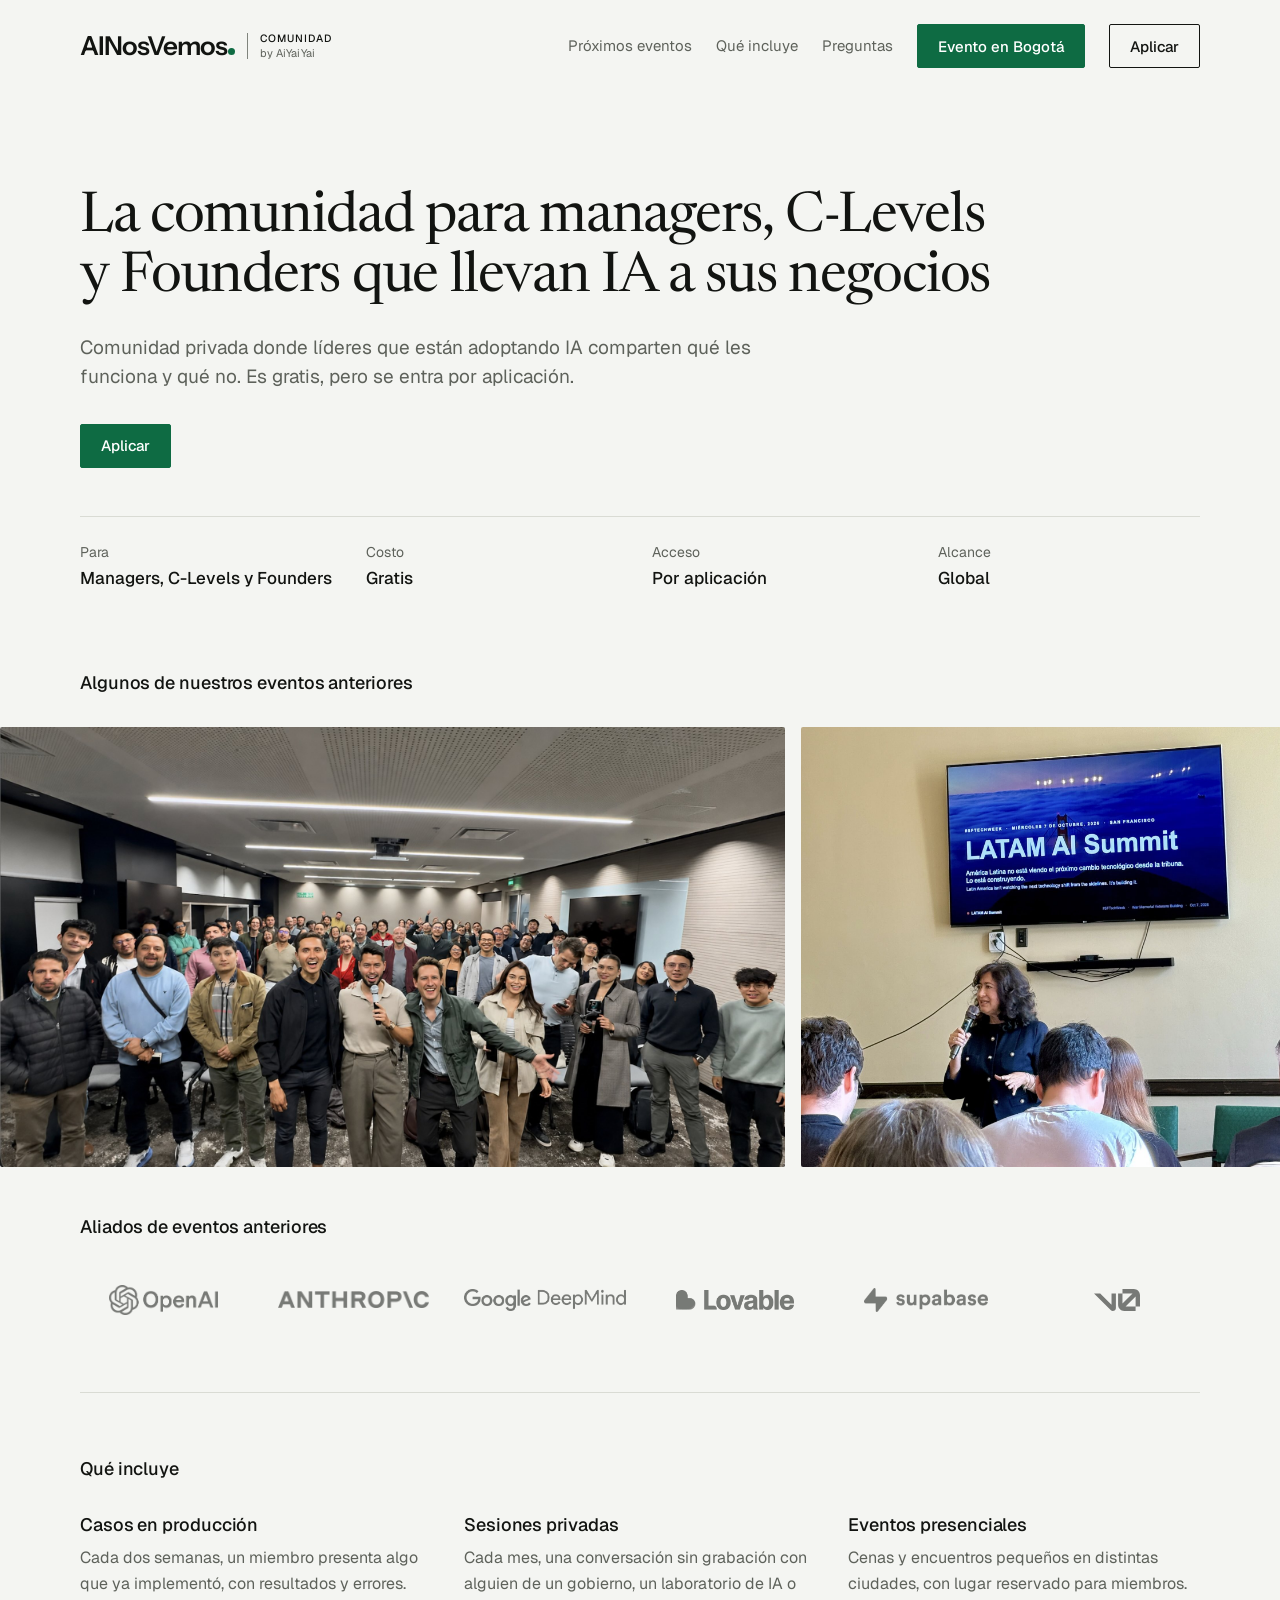
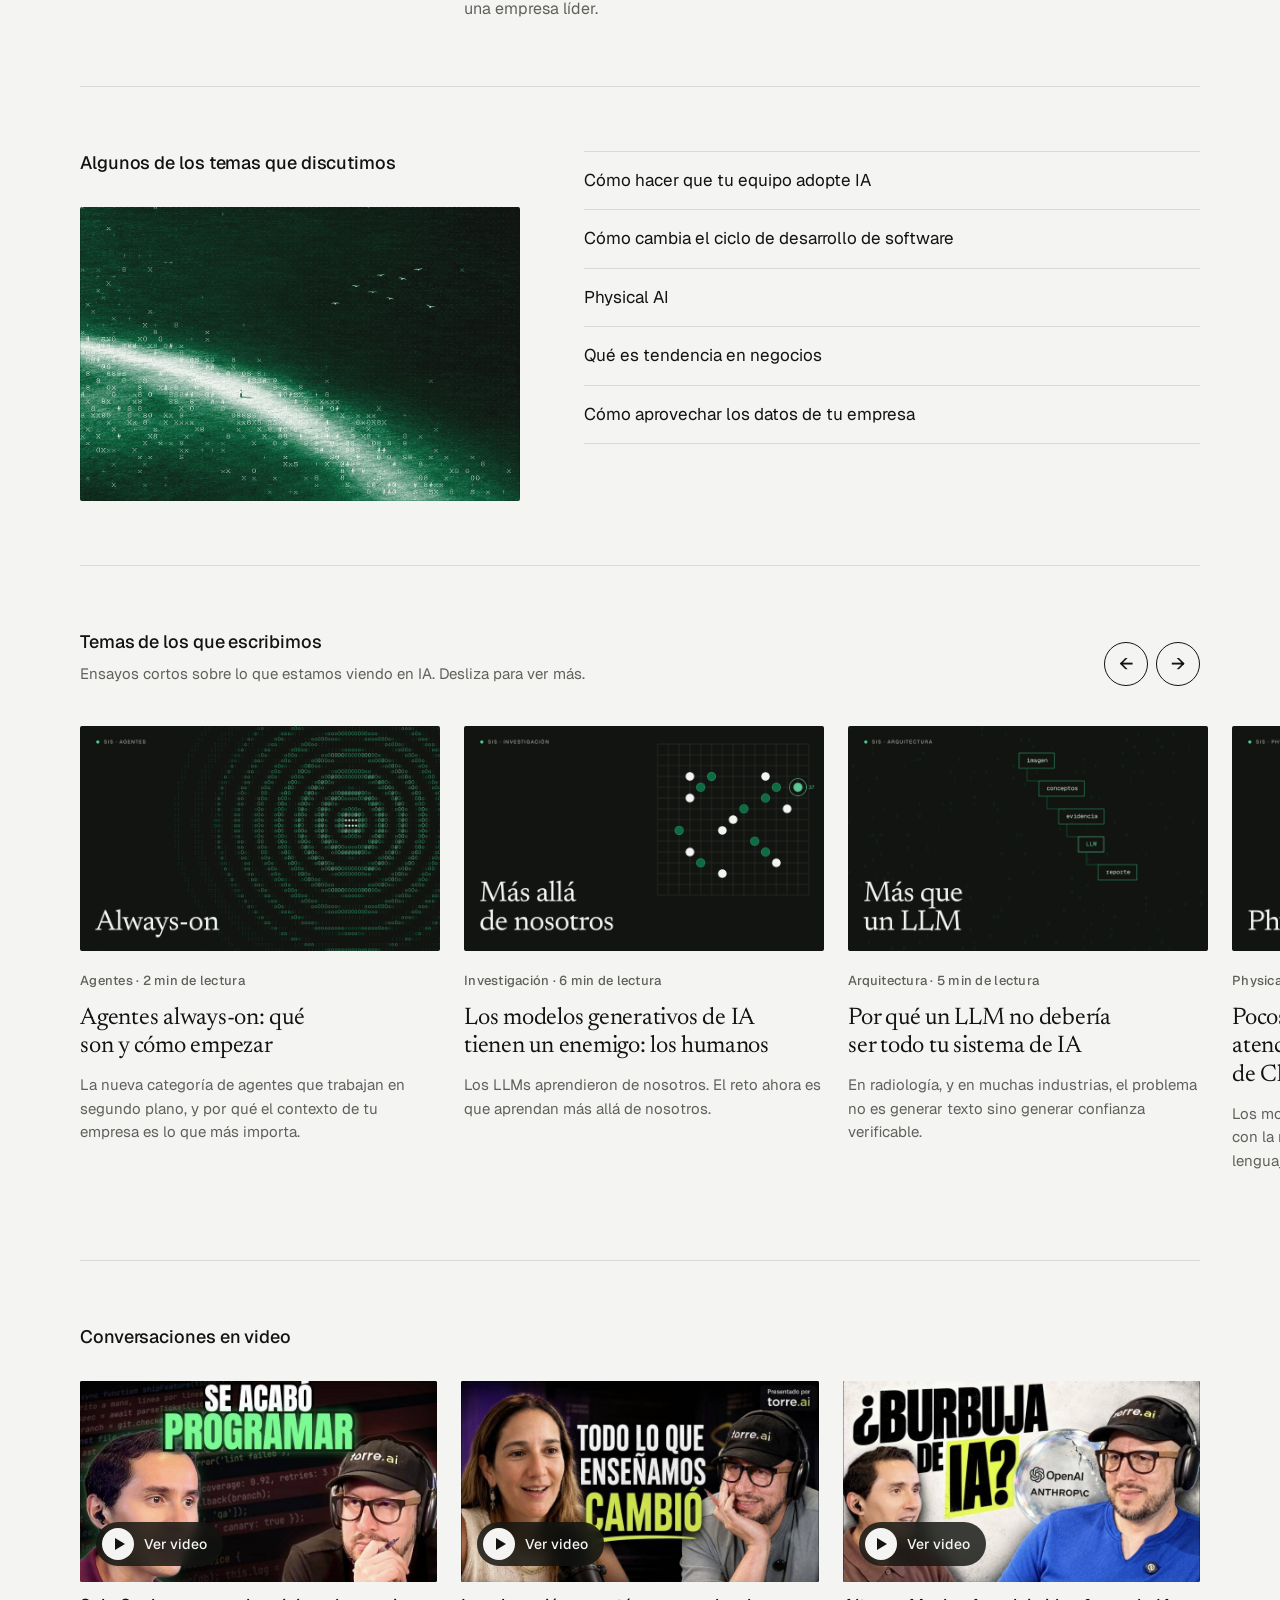
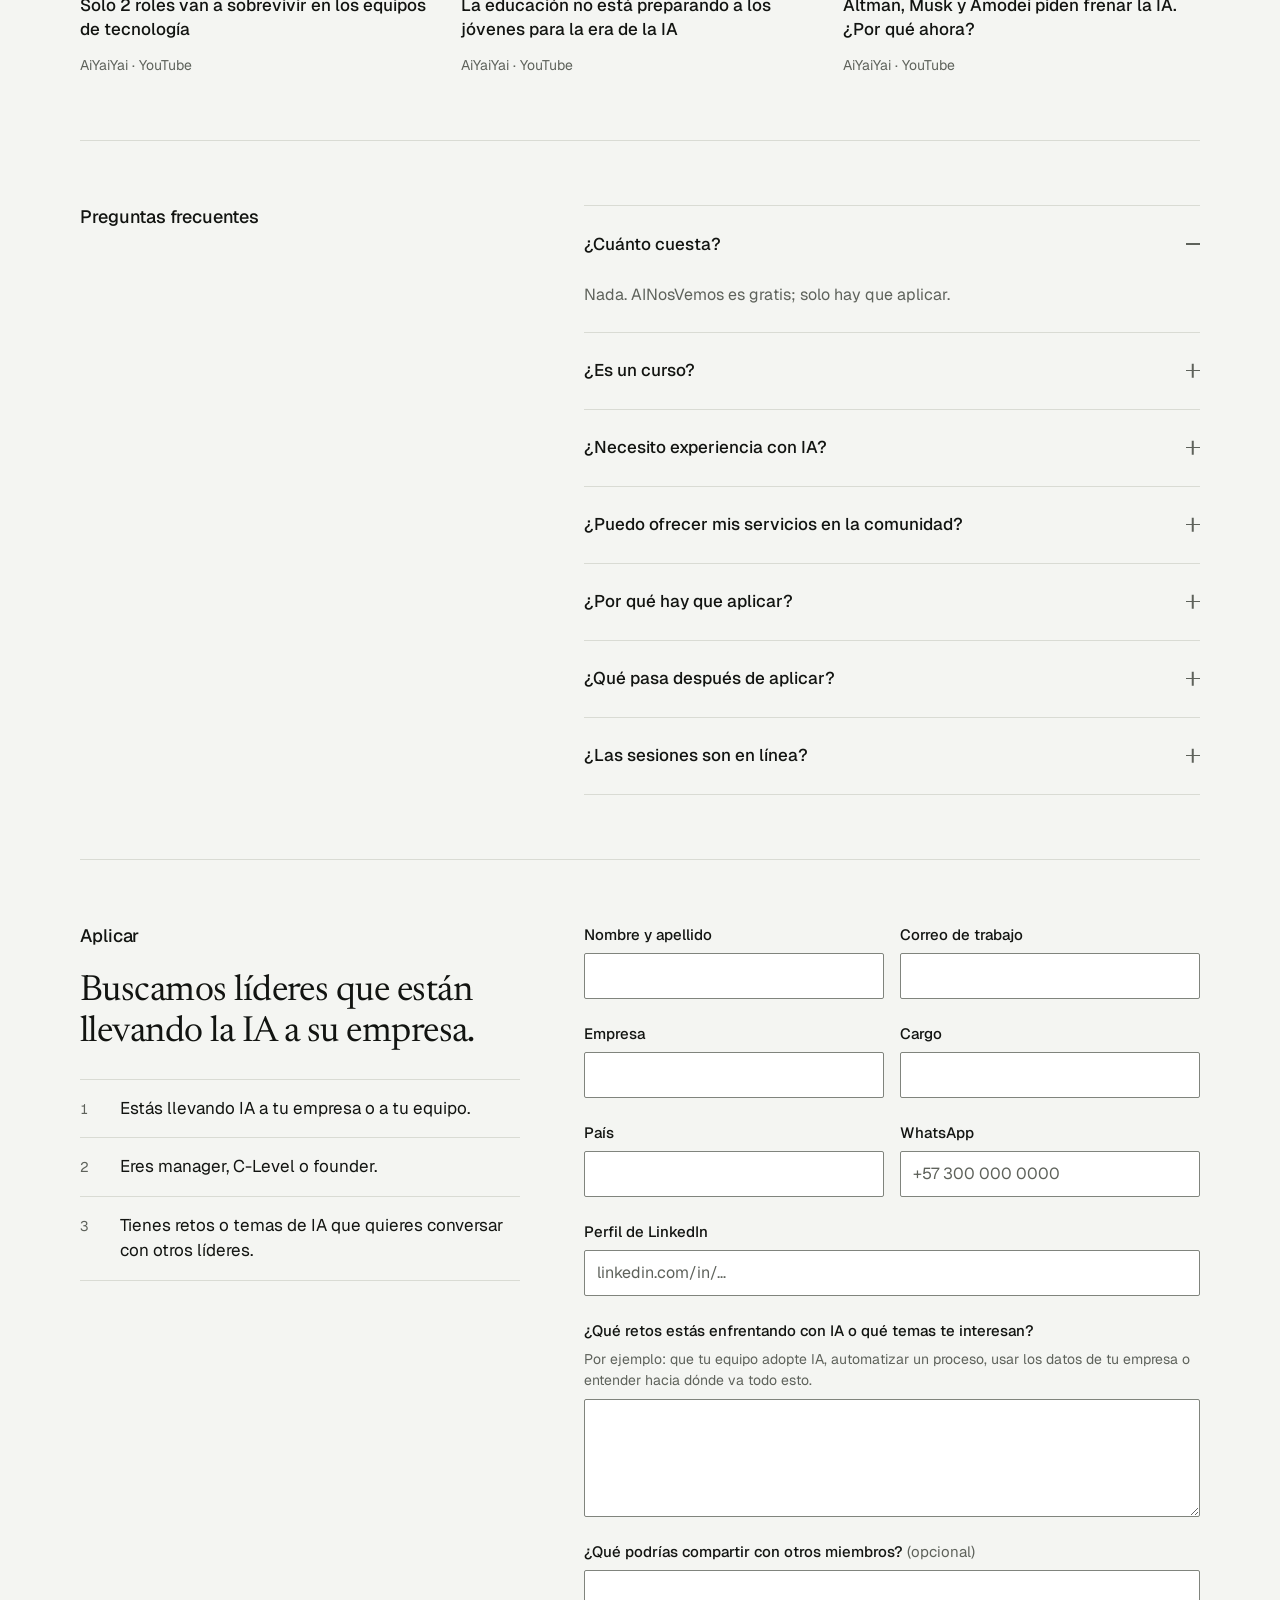
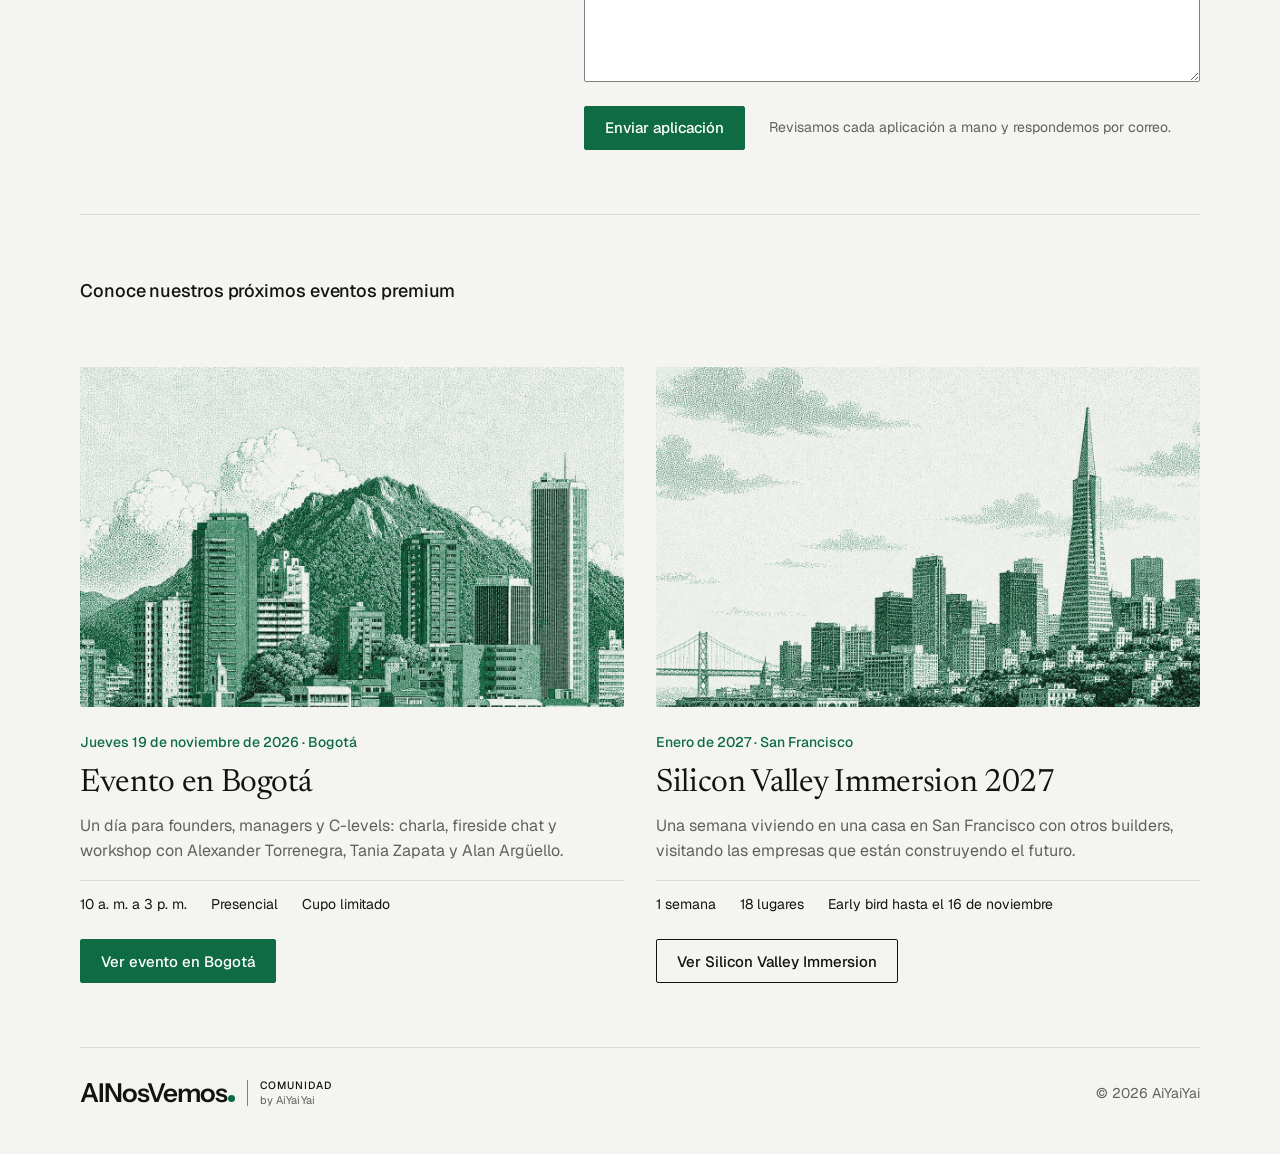
==== commit f52a5678: "Renombre a AINosVemos by AiYaiYai (antes SIS — Super Intelligence Society) Textos, títulos, metadato" ====
--- a/index.html
+++ b/index.html
@@ -3,9 +3,34 @@
 <head>
 <meta charset="utf-8">
 <meta name="viewport" content="width=device-width, initial-scale=1">
-<title>SIS — Super Intelligence Society by AiYaiYai</title>
-<meta name="description" content="Comunidad privada donde líderes que están adoptando IA comparten qué les funciona y qué no.">
-<link rel="icon" type="image/svg+xml" href="assets/img/sis-logo.svg">
+<title>AINosVemos: comunidad para líderes que llevan IA a sus negocios</title>
+<meta name="description" content="AINosVemos (by AiYaiYai): comunidad gratuita y por aplicación para managers, C-Levels y founders que comparten qué les funciona con IA.">
+<link rel="canonical" href="https://society.aiyaiyai.io/">
+<meta name="robots" content="index, follow, max-image-preview:large">
+<meta name="theme-color" content="#f4f5f2">
+<meta property="og:type" content="website">
+<meta property="og:site_name" content="AINosVemos by AiYaiYai">
+<meta property="og:locale" content="es_419">
+<meta property="og:url" content="https://society.aiyaiyai.io/">
+<meta property="og:title" content="AINosVemos: comunidad para líderes que llevan IA a sus negocios">
+<meta property="og:description" content="AINosVemos (by AiYaiYai): comunidad gratuita y por aplicación para managers, C-Levels y founders que comparten qué les funciona con IA.">
+<meta property="og:image" content="https://society.aiyaiyai.io/assets/og/og-index.jpg">
+<meta property="og:image:type" content="image/jpeg">
+<meta property="og:image:width" content="1200">
+<meta property="og:image:height" content="630">
+<meta property="og:image:alt" content="AINosVemos: comunidad para líderes que llevan IA a sus negocios">
+<meta name="twitter:card" content="summary_large_image">
+<meta name="twitter:title" content="AINosVemos: comunidad para líderes que llevan IA a sus negocios">
+<meta name="twitter:description" content="AINosVemos (by AiYaiYai): comunidad gratuita y por aplicación para managers, C-Levels y founders que comparten qué les funciona con IA.">
+<meta name="twitter:image" content="https://society.aiyaiyai.io/assets/og/og-index.jpg">
+<meta name="twitter:image:alt" content="AINosVemos: comunidad para líderes que llevan IA a sus negocios">
+<link rel="icon" href="favicon.ico" sizes="any">
+<link rel="icon" type="image/svg+xml" href="assets/img/ainosvemos-icon.svg">
+<link rel="apple-touch-icon" href="assets/icons/apple-touch-icon.png">
+<link rel="manifest" href="site.webmanifest">
+<script type="application/ld+json">[{"@type": "Organization", "name": "AINosVemos", "alternateName": "AI Nos Vemos", "url": "https://society.aiyaiyai.io/", "logo": "https://society.aiyaiyai.io/assets/icons/icon-512.png", "parentOrganization": {"@type": "Organization", "name": "AiYaiYai", "url": "https://www.aiyaiyai.io", "sameAs": ["https://www.youtube.com/@aiyaiyaimedia"]}, "sameAs": ["https://www.aiyaiyai.io", "https://www.youtube.com/@aiyaiyaimedia"], "@context": "https://schema.org"}, {"@context": "https://schema.org", "@type": "WebSite", "name": "AINosVemos by AiYaiYai", "alternateName": "AI Nos Vemos", "url": "https://society.aiyaiyai.io/", "inLanguage": "es", "description": "AINosVemos (by AiYaiYai): comunidad gratuita y por aplicación para managers, C-Levels y founders que comparten qué les funciona con IA."}]</script>
+<link rel="preconnect" href="https://fonts.googleapis.com">
+<link rel="preconnect" href="https://fonts.gstatic.com" crossorigin>
 <link rel="stylesheet" href="assets/css/tokens.css">
 <link rel="stylesheet" href="assets/css/bundle.css">
 <link href="https://fonts.googleapis.com/css2?family=Newsreader:opsz,wght@6..72,400;6..72,500&amp;family=Geist:wght@400;500&amp;family=Instrument+Sans:wght@600&amp;display=swap" rel="stylesheet">
@@ -35,6 +60,8 @@
 .inf-event__facts{display:flex;flex-wrap:wrap;gap:var(--space-2) var(--space-6);margin:var(--space-1) 0 var(--space-3);padding:var(--space-3) 0 0;list-style:none;border-top:var(--hairline) solid var(--line);font-family:var(--font-sans);font-size:14px;color:var(--ink)}
 .inf-event .inf-btn{align-self:flex-start}
 @media (max-width:800px){.inf-premium{grid-template-columns:minmax(0,1fr)}}
+.hp-field{position:absolute;left:-10000px;width:1px;height:1px;overflow:hidden}
+.inf-form__status[data-state="error"]{color:#a3261b}
 /* blog-css:start */
 .rail-head{display:flex;flex-wrap:wrap;align-items:flex-end;justify-content:space-between;gap:var(--space-4)}
 .rail-head p{margin:var(--space-2) 0 0;font-family:var(--font-sans);font-size:15px;color:var(--ink-muted)}
@@ -77,7 +104,7 @@
 
 <div class="inf-container">
 <header class="inf-nav">
-<a class="inf-wordmark" href="#top" aria-label="SIS, Super Intelligence Society by AiYaiYai, inicio"><span class="inf-wordmark__name">SIS<span class="inf-wordmark__dot"></span></span><span class="inf-wordmark__by">Super Intelligence Society<span>by AiYaiYai</span></span></a>
+<a class="inf-wordmark" href="#top"><span class="inf-wordmark__name">AINosVemos<span class="inf-wordmark__dot"></span></span><span class="inf-wordmark__by">Comunidad<span>by AiYaiYai</span></span></a>
 <nav class="inf-nav__links" aria-label="Principal">
 <a class="inf-nav__link" href="#proximos">Próximos eventos</a>
 <a class="inf-nav__link" href="#que-incluye">Qué incluye</a>
@@ -110,28 +137,28 @@
 <div class="inf-marquee">
 <div class="inf-marquee__track">
 <ul class="inf-marquee__group">
-<li class="inf-marquee__item"><img class="inf-marquee__img" src="assets/img/encuentro.jpg" width="2000" height="1121" alt="Foto grupal de decenas de personas al final de un encuentro."></li>
-<li class="inf-marquee__item"><img class="inf-marquee__img" src="assets/img/latam-ai-summit.jpg" width="1795" height="1536" alt="Una speaker habla con micrófono frente a una pantalla que dice LATAM AI Summit."></li>
-<li class="inf-marquee__item"><img class="inf-marquee__img" src="assets/img/panel.jpg" width="1860" height="1064" alt="Tres personas conversan sentadas en sillas de madera; una sostiene un micrófono."></li>
-<li class="inf-marquee__item"><img class="inf-marquee__img" src="assets/img/casa-sf.jpg" width="1600" height="1078" alt="Grupo grande saludando a la cámara en la sala de una casa."></li>
-<li class="inf-marquee__item"><img class="inf-marquee__img" src="assets/img/sesion-privada.jpg" width="1410" height="792" alt="Un grupo pequeño en sofás sigue una presentación en una pantalla grande."></li>
-<li class="inf-marquee__item"><img class="inf-marquee__img" src="assets/img/cena-bogota.jpg" width="1280" height="960" alt="Grupo de ejecutivos posando juntos en un restaurante."></li>
-<li class="inf-marquee__item"><img class="inf-marquee__img" src="assets/img/conversacion.jpg" width="1534" height="1042" alt="Una invitada conversa y ríe frente a un grupo pequeño."></li>
-<li class="inf-marquee__item"><img class="inf-marquee__img" src="assets/img/encuentro-bogota.jpg" width="1914" height="1004" alt="Foto grupal de unas treinta personas en un salón."></li>
-<li class="inf-marquee__item"><img class="inf-marquee__img" src="assets/img/founder-mode.jpg" width="2000" height="1333" alt="Grupo celebrando con las manos arriba en un evento de founders."></li>
-<li class="inf-marquee__item"><img class="inf-marquee__img" src="assets/img/encuentro-cdmx.jpg" width="2000" height="1333" alt="Decenas de personas saludando a la cámara al final de un encuentro."></li>
+<li class="inf-marquee__item"><img loading="lazy" decoding="async" class="inf-marquee__img" src="assets/img/encuentro.jpg" width="2000" height="1121" alt="Foto grupal de decenas de personas al final de un encuentro."></li>
+<li class="inf-marquee__item"><img loading="lazy" decoding="async" class="inf-marquee__img" src="assets/img/latam-ai-summit.jpg" width="1795" height="1536" alt="Una speaker habla con micrófono frente a una pantalla que dice LATAM AI Summit."></li>
+<li class="inf-marquee__item"><img loading="lazy" decoding="async" class="inf-marquee__img" src="assets/img/panel.jpg" width="1860" height="1064" alt="Tres personas conversan sentadas en sillas de madera; una sostiene un micrófono."></li>
+<li class="inf-marquee__item"><img loading="lazy" decoding="async" class="inf-marquee__img" src="assets/img/casa-sf.jpg" width="1600" height="1078" alt="Grupo grande saludando a la cámara en la sala de una casa."></li>
+<li class="inf-marquee__item"><img loading="lazy" decoding="async" class="inf-marquee__img" src="assets/img/sesion-privada.jpg" width="1410" height="792" alt="Un grupo pequeño en sofás sigue una presentación en una pantalla grande."></li>
+<li class="inf-marquee__item"><img loading="lazy" decoding="async" class="inf-marquee__img" src="assets/img/cena-bogota.jpg" width="1280" height="960" alt="Grupo de ejecutivos posando juntos en un restaurante."></li>
+<li class="inf-marquee__item"><img loading="lazy" decoding="async" class="inf-marquee__img" src="assets/img/conversacion.jpg" width="1534" height="1042" alt="Una invitada conversa y ríe frente a un grupo pequeño."></li>
+<li class="inf-marquee__item"><img loading="lazy" decoding="async" class="inf-marquee__img" src="assets/img/encuentro-bogota.jpg" width="1914" height="1004" alt="Foto grupal de unas treinta personas en un salón."></li>
+<li class="inf-marquee__item"><img loading="lazy" decoding="async" class="inf-marquee__img" src="assets/img/founder-mode.jpg" width="2000" height="1333" alt="Grupo celebrando con las manos arriba en un evento de founders."></li>
+<li class="inf-marquee__item"><img loading="lazy" decoding="async" class="inf-marquee__img" src="assets/img/encuentro-cdmx.jpg" width="2000" height="1333" alt="Decenas de personas saludando a la cámara al final de un encuentro."></li>
 </ul>
 <ul class="inf-marquee__group" aria-hidden="true">
-<li class="inf-marquee__item"><img class="inf-marquee__img" src="assets/img/encuentro.jpg" width="2000" height="1121" alt=""></li>
-<li class="inf-marquee__item"><img class="inf-marquee__img" src="assets/img/latam-ai-summit.jpg" width="1795" height="1536" alt=""></li>
-<li class="inf-marquee__item"><img class="inf-marquee__img" src="assets/img/panel.jpg" width="1860" height="1064" alt=""></li>
-<li class="inf-marquee__item"><img class="inf-marquee__img" src="assets/img/casa-sf.jpg" width="1600" height="1078" alt=""></li>
-<li class="inf-marquee__item"><img class="inf-marquee__img" src="assets/img/sesion-privada.jpg" width="1410" height="792" alt=""></li>
-<li class="inf-marquee__item"><img class="inf-marquee__img" src="assets/img/cena-bogota.jpg" width="1280" height="960" alt=""></li>
-<li class="inf-marquee__item"><img class="inf-marquee__img" src="assets/img/conversacion.jpg" width="1534" height="1042" alt=""></li>
-<li class="inf-marquee__item"><img class="inf-marquee__img" src="assets/img/encuentro-bogota.jpg" width="1914" height="1004" alt=""></li>
-<li class="inf-marquee__item"><img class="inf-marquee__img" src="assets/img/founder-mode.jpg" width="2000" height="1333" alt=""></li>
-<li class="inf-marquee__item"><img class="inf-marquee__img" src="assets/img/encuentro-cdmx.jpg" width="2000" height="1333" alt=""></li>
+<li class="inf-marquee__item"><img loading="lazy" decoding="async" class="inf-marquee__img" src="assets/img/encuentro.jpg" width="2000" height="1121" alt=""></li>
+<li class="inf-marquee__item"><img loading="lazy" decoding="async" class="inf-marquee__img" src="assets/img/latam-ai-summit.jpg" width="1795" height="1536" alt=""></li>
+<li class="inf-marquee__item"><img loading="lazy" decoding="async" class="inf-marquee__img" src="assets/img/panel.jpg" width="1860" height="1064" alt=""></li>
+<li class="inf-marquee__item"><img loading="lazy" decoding="async" class="inf-marquee__img" src="assets/img/casa-sf.jpg" width="1600" height="1078" alt=""></li>
+<li class="inf-marquee__item"><img loading="lazy" decoding="async" class="inf-marquee__img" src="assets/img/sesion-privada.jpg" width="1410" height="792" alt=""></li>
+<li class="inf-marquee__item"><img loading="lazy" decoding="async" class="inf-marquee__img" src="assets/img/cena-bogota.jpg" width="1280" height="960" alt=""></li>
+<li class="inf-marquee__item"><img loading="lazy" decoding="async" class="inf-marquee__img" src="assets/img/conversacion.jpg" width="1534" height="1042" alt=""></li>
+<li class="inf-marquee__item"><img loading="lazy" decoding="async" class="inf-marquee__img" src="assets/img/encuentro-bogota.jpg" width="1914" height="1004" alt=""></li>
+<li class="inf-marquee__item"><img loading="lazy" decoding="async" class="inf-marquee__img" src="assets/img/founder-mode.jpg" width="2000" height="1333" alt=""></li>
+<li class="inf-marquee__item"><img loading="lazy" decoding="async" class="inf-marquee__img" src="assets/img/encuentro-cdmx.jpg" width="2000" height="1333" alt=""></li>
 </ul>
 </div>
 </div>
@@ -139,12 +166,12 @@
 <div class="inf-allies">
 <h2 class="inf-heading">Aliados de eventos anteriores</h2>
 <ul class="inf-logos">
-<li class="inf-logos__cell"><img class="inf-logos__img" src="assets/img/openai.png" width="109" height="30" alt="OpenAI"></li>
-<li class="inf-logos__cell"><img class="inf-logos__img" src="assets/img/anthropic.png" width="151" height="17" alt="Anthropic"></li>
-<li class="inf-logos__cell"><img class="inf-logos__img" src="assets/img/google-deepmind.png" width="162" height="22" alt="Google DeepMind"></li>
-<li class="inf-logos__cell"><img class="inf-logos__img" src="assets/img/lovable.png" width="118" height="20" alt="Lovable"></li>
-<li class="inf-logos__cell"><img class="inf-logos__img" src="assets/img/supabase.png" width="124" height="24" alt="Supabase"></li>
-<li class="inf-logos__cell"><img class="inf-logos__img" src="assets/img/v0.svg" width="46" height="22" alt="v0"></li>
+<li class="inf-logos__cell"><img loading="lazy" decoding="async" class="inf-logos__img" src="assets/img/openai.png" width="109" height="30" alt="OpenAI"></li>
+<li class="inf-logos__cell"><img loading="lazy" decoding="async" class="inf-logos__img" src="assets/img/anthropic.png" width="151" height="17" alt="Anthropic"></li>
+<li class="inf-logos__cell"><img loading="lazy" decoding="async" class="inf-logos__img" src="assets/img/google-deepmind.png" width="162" height="22" alt="Google DeepMind"></li>
+<li class="inf-logos__cell"><img loading="lazy" decoding="async" class="inf-logos__img" src="assets/img/lovable.png" width="118" height="20" alt="Lovable"></li>
+<li class="inf-logos__cell"><img loading="lazy" decoding="async" class="inf-logos__img" src="assets/img/supabase.png" width="124" height="24" alt="Supabase"></li>
+<li class="inf-logos__cell"><img loading="lazy" decoding="async" class="inf-logos__img" src="assets/img/v0.svg" width="46" height="22" alt="v0"></li>
 </ul>
 </div>
 </div>
@@ -173,7 +200,7 @@
 <div class="inf-split">
 <div class="inf-split__lead">
 <h2 class="inf-heading">Algunos de los temas que discutimos</h2>
-<img class="split-art" src="assets/img/playa-ascii.jpg" width="1200" height="800" alt="">
+<img loading="lazy" decoding="async" class="split-art" src="assets/img/playa-ascii.jpg" width="1200" height="800" alt="">
 </div>
 <ul class="inf-topics">
 <li class="inf-topic">Cómo hacer que tu equipo adopte IA</li>
@@ -198,19 +225,19 @@
 </div>
 </div>
 <ul class="post-rail" data-rail>
-<li class="post-card"><a class="post-card__link" href="blog/agentes-always-on/"><span class="post-card__media"><img src="assets/img/agentes-always-on.png" width="1600" height="1000" alt=""></span><span class="post-card__meta">Agentes · 2 min de lectura</span><h3 class="post-card__title">Agentes always-on: qué son y cómo empezar</h3><span class="post-card__dek">La nueva categoría de agentes que trabajan en segundo plano, y por qué el contexto de tu empresa es lo que más importa.</span></a></li>
-<li class="post-card"><a class="post-card__link" href="blog/modelos-mas-alla-de-nosotros/"><span class="post-card__media"><img src="assets/img/modelos-mas-alla-de-nosotros.png" width="1600" height="1000" alt=""></span><span class="post-card__meta">Investigación · 6 min de lectura</span><h3 class="post-card__title">Los modelos generativos de IA tienen un enemigo: los humanos</h3><span class="post-card__dek">Los LLMs aprendieron de nosotros. El reto ahora es que aprendan más allá de nosotros.</span></a></li>
-<li class="post-card"><a class="post-card__link" href="blog/un-llm-no-es-todo-tu-sistema/"><span class="post-card__media"><img src="assets/img/un-llm-no-es-todo-tu-sistema.png" width="1600" height="1000" alt=""></span><span class="post-card__meta">Arquitectura · 5 min de lectura</span><h3 class="post-card__title">Por qué un LLM no debería ser todo tu sistema de IA</h3><span class="post-card__dek">En radiología, y en muchas industrias, el problema no es generar texto sino generar confianza verificable.</span></a></li>
-<li class="post-card"><a class="post-card__link" href="blog/lo-que-viene-despues-de-los-llm/"><span class="post-card__media"><img src="assets/img/lo-que-viene-despues-de-los-llm.png" width="1600" height="1000" alt=""></span><span class="post-card__meta">Physical AI · 10 min de lectura</span><h3 class="post-card__title">Pocos están prestando atención a lo que viene después de ChatGPT y los LLM</h3><span class="post-card__dek">Los modelos fundacionales están a punto de hacer con la robótica lo mismo que ChatGPT hizo con el lenguaje.</span></a></li>
+<li class="post-card"><a class="post-card__link" href="blog/agentes-always-on/"><span class="post-card__media"><img loading="lazy" decoding="async" src="assets/img/agentes-always-on.png" width="1600" height="1000" alt=""></span><span class="post-card__meta">Agentes · 2 min de lectura</span><h3 class="post-card__title">Agentes always-on: qué son y cómo empezar</h3><span class="post-card__dek">La nueva categoría de agentes que trabajan en segundo plano, y por qué el contexto de tu empresa es lo que más importa.</span></a></li>
+<li class="post-card"><a class="post-card__link" href="blog/modelos-mas-alla-de-nosotros/"><span class="post-card__media"><img loading="lazy" decoding="async" src="assets/img/modelos-mas-alla-de-nosotros.png" width="1600" height="1000" alt=""></span><span class="post-card__meta">Investigación · 6 min de lectura</span><h3 class="post-card__title">Los modelos generativos de IA tienen un enemigo: los humanos</h3><span class="post-card__dek">Los LLMs aprendieron de nosotros. El reto ahora es que aprendan más allá de nosotros.</span></a></li>
+<li class="post-card"><a class="post-card__link" href="blog/un-llm-no-es-todo-tu-sistema/"><span class="post-card__media"><img loading="lazy" decoding="async" src="assets/img/un-llm-no-es-todo-tu-sistema.png" width="1600" height="1000" alt=""></span><span class="post-card__meta">Arquitectura · 5 min de lectura</span><h3 class="post-card__title">Por qué un LLM no debería ser todo tu sistema de IA</h3><span class="post-card__dek">En radiología, y en muchas industrias, el problema no es generar texto sino generar confianza verificable.</span></a></li>
+<li class="post-card"><a class="post-card__link" href="blog/lo-que-viene-despues-de-los-llm/"><span class="post-card__media"><img loading="lazy" decoding="async" src="assets/img/lo-que-viene-despues-de-los-llm.png" width="1600" height="1000" alt=""></span><span class="post-card__meta">Physical AI · 10 min de lectura</span><h3 class="post-card__title">Pocos están prestando atención a lo que viene después de ChatGPT y los LLM</h3><span class="post-card__dek">Los modelos fundacionales están a punto de hacer con la robótica lo mismo que ChatGPT hizo con el lenguaje.</span></a></li>
 </ul>
 </section>
 
 <section class="inf-section" id="videos" aria-labelledby="videos-titulo">
 <h2 class="inf-heading" id="videos-titulo">Conversaciones en video</h2>
 <ul class="vids">
-<li class="vid"><a class="vid__frame" href="https://www.youtube.com/watch?v=ofzOy7nr8QE" target="_blank" rel="noopener" data-yt="ofzOy7nr8QE" aria-label="Ver video: Solo 2 roles van a sobrevivir en los equipos de tecnología"><img src="assets/img/ofzOy7nr8QE.jpg" width="800" height="450" alt=""><span class="vid__play"><i></i>Ver video</span></a><h3 class="vid__title">Solo 2 roles van a sobrevivir en los equipos de tecnología</h3><p class="vid__meta">AiYaiYai · YouTube</p></li>
-<li class="vid"><a class="vid__frame" href="https://www.youtube.com/watch?v=Gf8c5wVSF-E" target="_blank" rel="noopener" data-yt="Gf8c5wVSF-E" aria-label="Ver video: La educación no está preparando a los jóvenes para la era de la IA"><img src="assets/img/Gf8c5wVSF-E.jpg" width="800" height="450" alt=""><span class="vid__play"><i></i>Ver video</span></a><h3 class="vid__title">La educación no está preparando a los jóvenes para la era de la IA</h3><p class="vid__meta">AiYaiYai · YouTube</p></li>
-<li class="vid"><a class="vid__frame" href="https://www.youtube.com/watch?v=ZxrSA8CSsiM" target="_blank" rel="noopener" data-yt="ZxrSA8CSsiM" aria-label="Ver video: Altman, Musk y Amodei piden frenar la IA. ¿Por qué ahora?"><img src="assets/img/ZxrSA8CSsiM.jpg" width="800" height="450" alt=""><span class="vid__play"><i></i>Ver video</span></a><h3 class="vid__title">Altman, Musk y Amodei piden frenar la IA. ¿Por qué ahora?</h3><p class="vid__meta">AiYaiYai · YouTube</p></li>
+<li class="vid"><a class="vid__frame" href="https://www.youtube.com/watch?v=ofzOy7nr8QE" target="_blank" rel="noopener" data-yt="ofzOy7nr8QE" aria-label="Ver video: Solo 2 roles van a sobrevivir en los equipos de tecnología"><img loading="lazy" decoding="async" src="assets/img/ofzOy7nr8QE.jpg" width="800" height="450" alt=""><span class="vid__play"><i></i>Ver video</span></a><h3 class="vid__title">Solo 2 roles van a sobrevivir en los equipos de tecnología</h3><p class="vid__meta">AiYaiYai · YouTube</p></li>
+<li class="vid"><a class="vid__frame" href="https://www.youtube.com/watch?v=Gf8c5wVSF-E" target="_blank" rel="noopener" data-yt="Gf8c5wVSF-E" aria-label="Ver video: La educación no está preparando a los jóvenes para la era de la IA"><img loading="lazy" decoding="async" src="assets/img/Gf8c5wVSF-E.jpg" width="800" height="450" alt=""><span class="vid__play"><i></i>Ver video</span></a><h3 class="vid__title">La educación no está preparando a los jóvenes para la era de la IA</h3><p class="vid__meta">AiYaiYai · YouTube</p></li>
+<li class="vid"><a class="vid__frame" href="https://www.youtube.com/watch?v=ZxrSA8CSsiM" target="_blank" rel="noopener" data-yt="ZxrSA8CSsiM" aria-label="Ver video: Altman, Musk y Amodei piden frenar la IA. ¿Por qué ahora?"><img loading="lazy" decoding="async" src="assets/img/ZxrSA8CSsiM.jpg" width="800" height="450" alt=""><span class="vid__play"><i></i>Ver video</span></a><h3 class="vid__title">Altman, Musk y Amodei piden frenar la IA. ¿Por qué ahora?</h3><p class="vid__meta">AiYaiYai · YouTube</p></li>
 </ul>
 </section>
 <!-- blog:end -->
@@ -223,7 +250,7 @@
 <div class="inf-faq">
 <details class="inf-faq__item" open>
 <summary class="inf-faq__q">¿Cuánto cuesta?<span class="inf-faq__icon" aria-hidden="true"></span></summary>
-<p class="inf-faq__a">Nada. SIS es gratis; solo hay que aplicar.</p>
+<p class="inf-faq__a">Nada. AINosVemos es gratis; solo hay que aplicar.</p>
 </details>
 <details class="inf-faq__item">
 <summary class="inf-faq__q">¿Es un curso?<span class="inf-faq__icon" aria-hidden="true"></span></summary>
@@ -235,7 +262,7 @@
 </details>
 <details class="inf-faq__item">
 <summary class="inf-faq__q">¿Puedo ofrecer mis servicios en la comunidad?<span class="inf-faq__icon" aria-hidden="true"></span></summary>
-<p class="inf-faq__a">No. SIS no es un grupo para vender ni para conseguir clientes. Los mensajes de venta no están permitidos.</p>
+<p class="inf-faq__a">No. AINosVemos no es un grupo para vender ni para conseguir clientes. Los mensajes de venta no están permitidos.</p>
 </details>
 <details class="inf-faq__item">
 <summary class="inf-faq__q">¿Por qué hay que aplicar?<span class="inf-faq__icon" aria-hidden="true"></span></summary>
@@ -264,40 +291,42 @@
 <li class="inf-criteria__item"><span class="inf-criteria__num">3</span><span>Tienes retos o temas de IA que quieres conversar con otros líderes.</span></li>
 </ol>
 </div>
-<form class="inf-form" aria-label="Aplicación a SIS">
+<form class="inf-form" aria-label="Aplicación a AINosVemos" data-table="sis_applications">
+<div class="hp-field" aria-hidden="true"><label for="ap-sitio">Sitio web</label><input id="ap-sitio" name="sitio" type="text" tabindex="-1" autocomplete="off"></div>
+
 <div class="inf-form__grid">
 <div class="inf-field">
 <label class="inf-field__label" for="ap-nombre">Nombre y apellido</label>
-<input class="inf-input" id="ap-nombre" name="nombre" type="text" autocomplete="name" required>
+<input class="inf-input" id="ap-nombre" data-name="tu nombre" name="nombre" type="text" minlength="2" maxlength="120" autocomplete="name" required>
 </div>
 <div class="inf-field">
 <label class="inf-field__label" for="ap-correo">Correo de trabajo</label>
-<input class="inf-input" id="ap-correo" name="correo" type="email" autocomplete="email" required>
+<input class="inf-input" id="ap-correo" data-name="tu correo" name="correo" type="email" autocomplete="email" required>
 </div>
 <div class="inf-field">
 <label class="inf-field__label" for="ap-empresa">Empresa</label>
-<input class="inf-input" id="ap-empresa" name="empresa" type="text" autocomplete="organization" required>
+<input class="inf-input" id="ap-empresa" data-name="tu empresa" name="empresa" type="text" autocomplete="organization" required>
 </div>
 <div class="inf-field">
 <label class="inf-field__label" for="ap-cargo">Cargo</label>
-<input class="inf-input" id="ap-cargo" name="cargo" type="text" autocomplete="organization-title" required>
+<input class="inf-input" id="ap-cargo" data-name="tu cargo" name="cargo" type="text" autocomplete="organization-title" required>
 </div>
 <div class="inf-field">
 <label class="inf-field__label" for="ap-pais">País</label>
-<input class="inf-input" id="ap-pais" name="pais" type="text" autocomplete="country-name" required>
+<input class="inf-input" id="ap-pais" data-name="tu país" name="pais" type="text" autocomplete="country-name" required>
 </div>
 <div class="inf-field">
 <label class="inf-field__label" for="ap-whatsapp">WhatsApp</label>
-<input class="inf-input" id="ap-whatsapp" name="whatsapp" type="tel" autocomplete="tel" placeholder="+57 300 000 0000" required>
+<input class="inf-input" id="ap-whatsapp" data-name="tu WhatsApp" name="whatsapp" type="tel" pattern="[0-9+\s\(\)\-\.]{7,25}" title="Número con indicativo, por ejemplo +57 300 000 0000" autocomplete="tel" placeholder="+57 300 000 0000" required>
 </div>
 <div class="inf-field inf-field--full">
 <label class="inf-field__label" for="ap-linkedin">Perfil de LinkedIn</label>
-<input class="inf-input" id="ap-linkedin" name="linkedin" type="text" inputmode="url" placeholder="linkedin.com/in/…" required>
+<input class="inf-input" id="ap-linkedin" data-name="tu perfil de LinkedIn" name="linkedin" type="text" minlength="5" maxlength="300" inputmode="url" placeholder="linkedin.com/in/…" required>
 </div>
 <div class="inf-field inf-field--full">
 <label class="inf-field__label" for="ap-ia">¿Qué retos estás enfrentando con IA o qué temas te interesan?</label>
 <p class="inf-field__hint" id="ap-ia-ayuda">Por ejemplo: que tu equipo adopte IA, automatizar un proceso, usar los datos de tu empresa o entender hacia dónde va todo esto.</p>
-<textarea class="inf-textarea" id="ap-ia" name="ia" rows="4" aria-describedby="ap-ia-ayuda" required></textarea>
+<textarea class="inf-textarea" id="ap-ia" data-name="tu respuesta" name="retos" minlength="3" maxlength="4000" rows="4" aria-describedby="ap-ia-ayuda" required></textarea>
 </div>
 <div class="inf-field inf-field--full">
 <label class="inf-field__label" for="ap-aporte">¿Qué podrías compartir con otros miembros? <span class="inf-field__opt">(opcional)</span></label>
@@ -308,8 +337,19 @@
 <button class="inf-btn inf-btn--primary" type="button" data-submit>Enviar aplicación</button>
 <p class="inf-small">Revisamos cada aplicación a mano y respondemos por correo.</p>
 </div>
-<div data-sent hidden>
-<p class="inf-form__status" role="status">Gracias. Recibimos tu aplicación y te escribimos por correo.</p>
+<div class="inf-form__done" data-sent hidden aria-live="polite">
+<span class="inf-form__check" aria-hidden="true"><svg viewBox="0 0 24 24"><path d="M5 12.5l4.5 4.5L19 7.5" fill="none" stroke="currentColor" stroke-width="2" stroke-linecap="round" stroke-linejoin="round"/></svg></span>
+<h3 class="inf-form__done-title" data-title data-new="Recibimos tu aplicación." data-dup="Ya teníamos tu aplicación.">Recibimos tu aplicación.</h3>
+<p class="inf-form__done-body" data-new-only>Gracias por aplicar. Te respondemos a <strong data-fill="correo"></strong>.</p>
+<p class="inf-form__done-body" data-dup-only hidden>Este correo ya estaba registrado, así que no hace falta enviarla otra vez. Te respondemos a <strong data-fill="correo"></strong>.</p>
+<ol class="inf-form__steps">
+<li>Revisamos cada aplicación a mano.</li>
+<li>Te respondemos por correo.</li>
+</ol>
+<div class="inf-form__done-links">
+<a class="inf-btn inf-btn--primary" href="https://www.aiyaiyai.io" target="_blank" rel="noopener">Ver el evento en Bogotá</a>
+<a class="inf-btn inf-btn--secondary" href="#escribimos">Leer lo que escribimos</a>
+</div>
 </div>
 </form>
 </div>
@@ -319,7 +359,7 @@
 <h2 class="inf-heading" id="proximos-titulo">Conoce nuestros próximos eventos premium</h2>
 <ul class="inf-premium">
 <li class="inf-event">
-<a class="inf-event__media" href="https://www.aiyaiyai.io" target="_blank" rel="noopener" tabindex="-1" aria-hidden="true"><span><img src="assets/img/bogota-grabado.jpg" width="1600" height="1067" alt=""></span></a>
+<a class="inf-event__media" href="https://www.aiyaiyai.io" target="_blank" rel="noopener" tabindex="-1" aria-hidden="true"><span><img loading="lazy" decoding="async" src="assets/img/bogota-grabado.jpg" width="1600" height="1067" alt=""></span></a>
 <p class="inf-event__meta">Jueves 19 de noviembre de 2026 · Bogotá</p>
 <h3 class="inf-event__title">Evento en Bogotá</h3>
 <p class="inf-event__body">Un día para founders, managers y C-levels: charla, fireside chat y workshop con Alexander Torrenegra, Tania Zapata y Alan Argüello.</p>
@@ -327,7 +367,7 @@
 <a class="inf-btn inf-btn--primary" href="https://www.aiyaiyai.io" target="_blank" rel="noopener">Ver evento en Bogotá</a>
 </li>
 <li class="inf-event">
-<a class="inf-event__media" href="silicon-valley/" tabindex="-1" aria-hidden="true"><span><img src="assets/img/sf-grabado.jpg" width="1600" height="1067" alt=""></span></a>
+<a class="inf-event__media" href="silicon-valley/" tabindex="-1" aria-hidden="true"><span><img loading="lazy" decoding="async" src="assets/img/sf-grabado.jpg" width="1600" height="1067" alt=""></span></a>
 <p class="inf-event__meta">Enero de 2027 · San Francisco</p>
 <h3 class="inf-event__title">Silicon Valley Immersion 2027</h3>
 <p class="inf-event__body">Una semana viviendo en una casa en San Francisco con otros builders, visitando las empresas que están construyendo el futuro.</p>
@@ -338,20 +378,13 @@
 </section>
 
 <footer class="inf-footer">
-<a class="inf-wordmark" href="#top" aria-label="Volver arriba"><span class="inf-wordmark__name">SIS<span class="inf-wordmark__dot"></span></span><span class="inf-wordmark__by">Super Intelligence Society<span>by AiYaiYai</span></span></a>
+<a class="inf-wordmark" href="#top"><span class="inf-wordmark__name">AINosVemos<span class="inf-wordmark__dot"></span></span><span class="inf-wordmark__by">Comunidad<span>by AiYaiYai</span></span></a>
 <span>© 2026 AiYaiYai</span>
 </footer>
 </div>
 
 </main>
 <script>
-document.querySelectorAll('[data-submit]').forEach(function (b) {
-  b.addEventListener('click', function () {
-    var f = b.form; if (f && !f.reportValidity()) return;
-    if (f) f.reset();
-    var s = f && f.querySelector('[data-sent]'); if (s) s.hidden = false;
-  });
-});
 document.querySelectorAll('[data-days]').forEach(function (el) {
   var d = Math.ceil((new Date('2026-11-16T00:00:00-06:00') - Date.now()) / 86400000);
   if (d > 0) { el.querySelector('[data-days-n]').textContent = d; el.hidden = false; }
@@ -376,5 +409,7 @@
   });
 });
 </script>
+<script src="assets/js/forms.js" defer></script>
+<script defer src="/_vercel/insights/script.js"></script>
 </body>
 </html>
--- a/assets/css/tokens.css
+++ b/assets/css/tokens.css
@@ -1,4 +1,4 @@
-/* Super Intelligence Society (SIS) by AiYaiYai — generated from tokens.json */
+/* AINosVemos by AiYaiYai — generated from tokens.json */
 :root, [data-theme="claro"] {
   --tinta-950: #121411;
   --tinta-900: #1b1e1a;
--- a/assets/css/bundle.css
+++ b/assets/css/bundle.css
@@ -1,6 +1,6 @@
 @import url("https://fonts.googleapis.com/css2?family=Newsreader:opsz,wght@6..72,400;6..72,500&family=Geist:wght@400;500&family=Instrument+Sans:wght@600&display=swap");
 
-/* Super Intelligence Society (SIS) by AiYaiYai — componentes. Todo valor sale de tokens.css. */
+/* AINosVemos by AiYaiYai — componentes. Todo valor sale de tokens.css. */
 
 /* Página y contenedor */
 .inf-page { min-height: 100%; background: var(--surface); color: var(--ink); font-family: var(--font-sans); font-size: 16px; line-height: 1.6; }
@@ -129,6 +129,38 @@
 .inf-form__actions { display: flex; flex-wrap: wrap; align-items: center; gap: var(--space-3) var(--space-6); }
 .inf-form__status { margin: 0; font-family: var(--font-sans); font-size: 15px; line-height: 1.5; color: var(--ink); }
 .inf-form__status:empty { display: none; }
+/* Estados del envío: error por campo, aviso general, enviando y confirmación. */
+.inf-form [hidden] { display: none !important; }
+.inf-form { --danger: #a3362a; --danger-tint: #f7e9e6; }
+.inf-field__error { display: flex; gap: 6px; margin: 0; font-family: var(--font-sans); font-size: 14px; line-height: 1.45; color: var(--danger); }
+.inf-field__error[hidden] { display: none; }
+.inf-input[aria-invalid="true"], .inf-textarea[aria-invalid="true"], .inf-select[aria-invalid="true"] { border-color: var(--danger); box-shadow: inset 0 0 0 1px var(--danger); }
+.inf-input[aria-invalid="true"]:focus-visible, .inf-textarea[aria-invalid="true"]:focus-visible { outline-color: var(--danger); }
+.inf-form__alert { display: flex; align-items: flex-start; gap: var(--space-3); padding: var(--space-3) var(--space-4); border: var(--hairline) solid var(--danger); border-radius: var(--radius-sm); background: var(--danger-tint); color: var(--danger); animation: inf-in 240ms ease-out both; }
+.inf-form__alert[hidden] { display: none; }
+.inf-form__alert svg { flex: none; width: 20px; height: 20px; margin-top: 1px; }
+.inf-form__alert p { margin: 0; font-family: var(--font-sans); font-size: 15px; line-height: 1.5; color: var(--ink); }
+.inf-form[aria-busy="true"] .inf-input, .inf-form[aria-busy="true"] .inf-textarea { opacity: .6; }
+.inf-btn:disabled { cursor: progress; opacity: .85; }
+.inf-btn:disabled:hover { background: var(--accent); border-color: var(--accent); color: var(--on-accent); }
+.inf-spinner { flex: none; width: 15px; height: 15px; border: 2px solid currentColor; border-right-color: transparent; border-radius: 50%; animation: inf-spin 700ms linear infinite; }
+.inf-form__done { display: flex; flex-direction: column; align-items: flex-start; gap: var(--space-4); padding: var(--space-8); border: var(--hairline) solid var(--line); border-radius: var(--radius-sm); background: var(--field); outline: none; animation: inf-in 420ms cubic-bezier(.2,.7,.2,1) both; }
+.inf-form__done[hidden] { display: none; }
+.inf-form__check { display: grid; place-items: center; width: 48px; height: 48px; border-radius: 50%; background: var(--accent-tint); color: var(--accent); }
+.inf-form__check svg { width: 24px; height: 24px; }
+.inf-form__check path { stroke-dasharray: 24; stroke-dashoffset: 24; animation: inf-draw 420ms 220ms ease-out forwards; }
+.inf-form__done-title { margin: 0; font-family: var(--font-serif); font-size: 28px; font-weight: 400; line-height: 1.15; letter-spacing: -0.01em; color: var(--ink); }
+.inf-form__done-body { margin: 0; max-width: 34em; font-family: var(--font-sans); font-size: 16px; line-height: 1.6; color: var(--ink-muted); }
+.inf-form__done-body strong { font-weight: 500; color: var(--ink); word-break: break-word; }
+.inf-form__steps { display: grid; gap: var(--space-2); width: 100%; margin: 0; padding: var(--space-4) 0 0; border-top: var(--hairline) solid var(--line); list-style: none; counter-reset: paso; }
+.inf-form__steps li { display: flex; gap: var(--space-3); font-family: var(--font-sans); font-size: 15px; line-height: 1.5; color: var(--ink); counter-increment: paso; }
+.inf-form__steps li::before { content: counter(paso); flex: none; width: 16px; font-feature-settings: "tnum"; color: var(--accent); }
+.inf-form__done-links { display: flex; flex-wrap: wrap; gap: var(--space-3); padding-top: var(--space-2); }
+@keyframes inf-spin { to { transform: rotate(360deg); } }
+@keyframes inf-in { from { opacity: 0; transform: translateY(8px); } }
+@keyframes inf-draw { to { stroke-dashoffset: 0; } }
+@media (prefers-reduced-motion: reduce) { .inf-form__done, .inf-form__alert, .inf-form__check path { animation: none; stroke-dashoffset: 0; } .inf-spinner { animation-duration: 2s; } }
+@media (max-width: 560px) { .inf-form__done { padding: var(--space-6); } .inf-form__done-title { font-size: 24px; } }
 @media (max-width: 560px) { .inf-form__grid { grid-template-columns: minmax(0, 1fr); } }
 
 /* Pie */
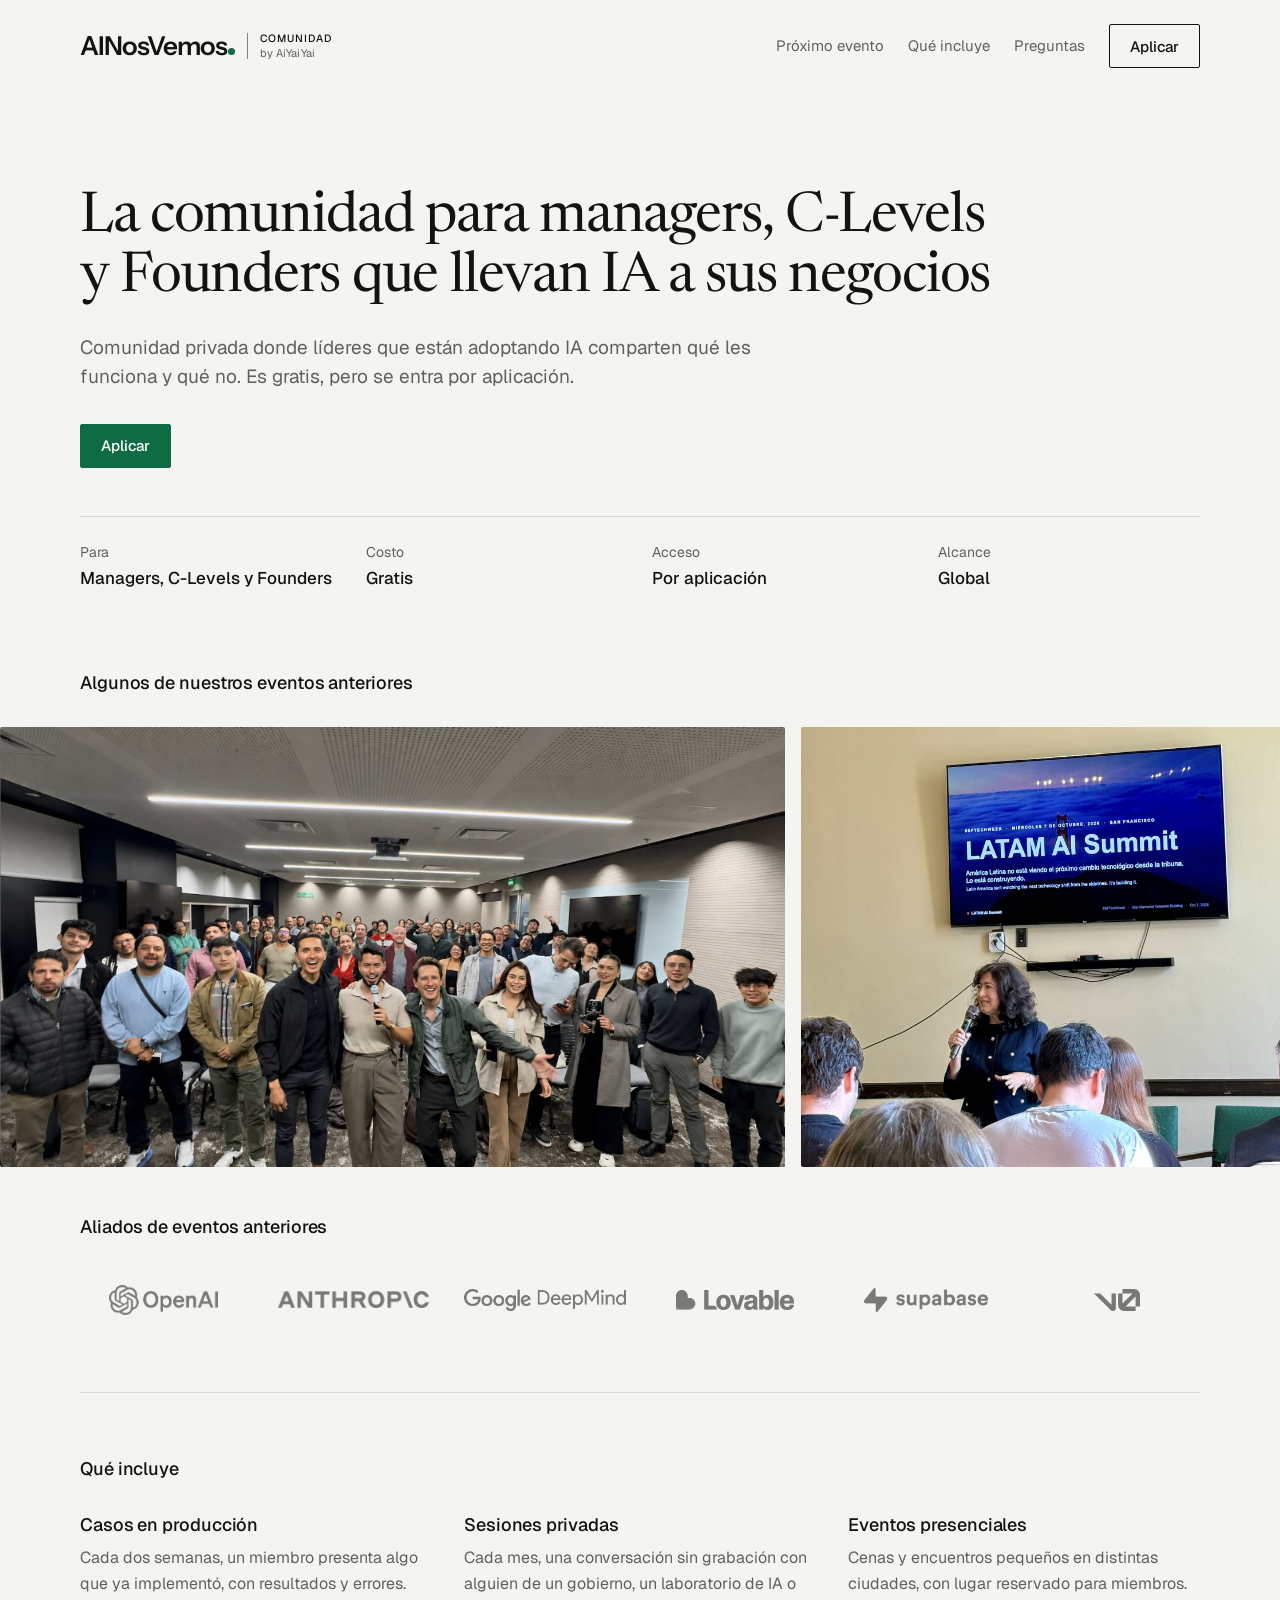
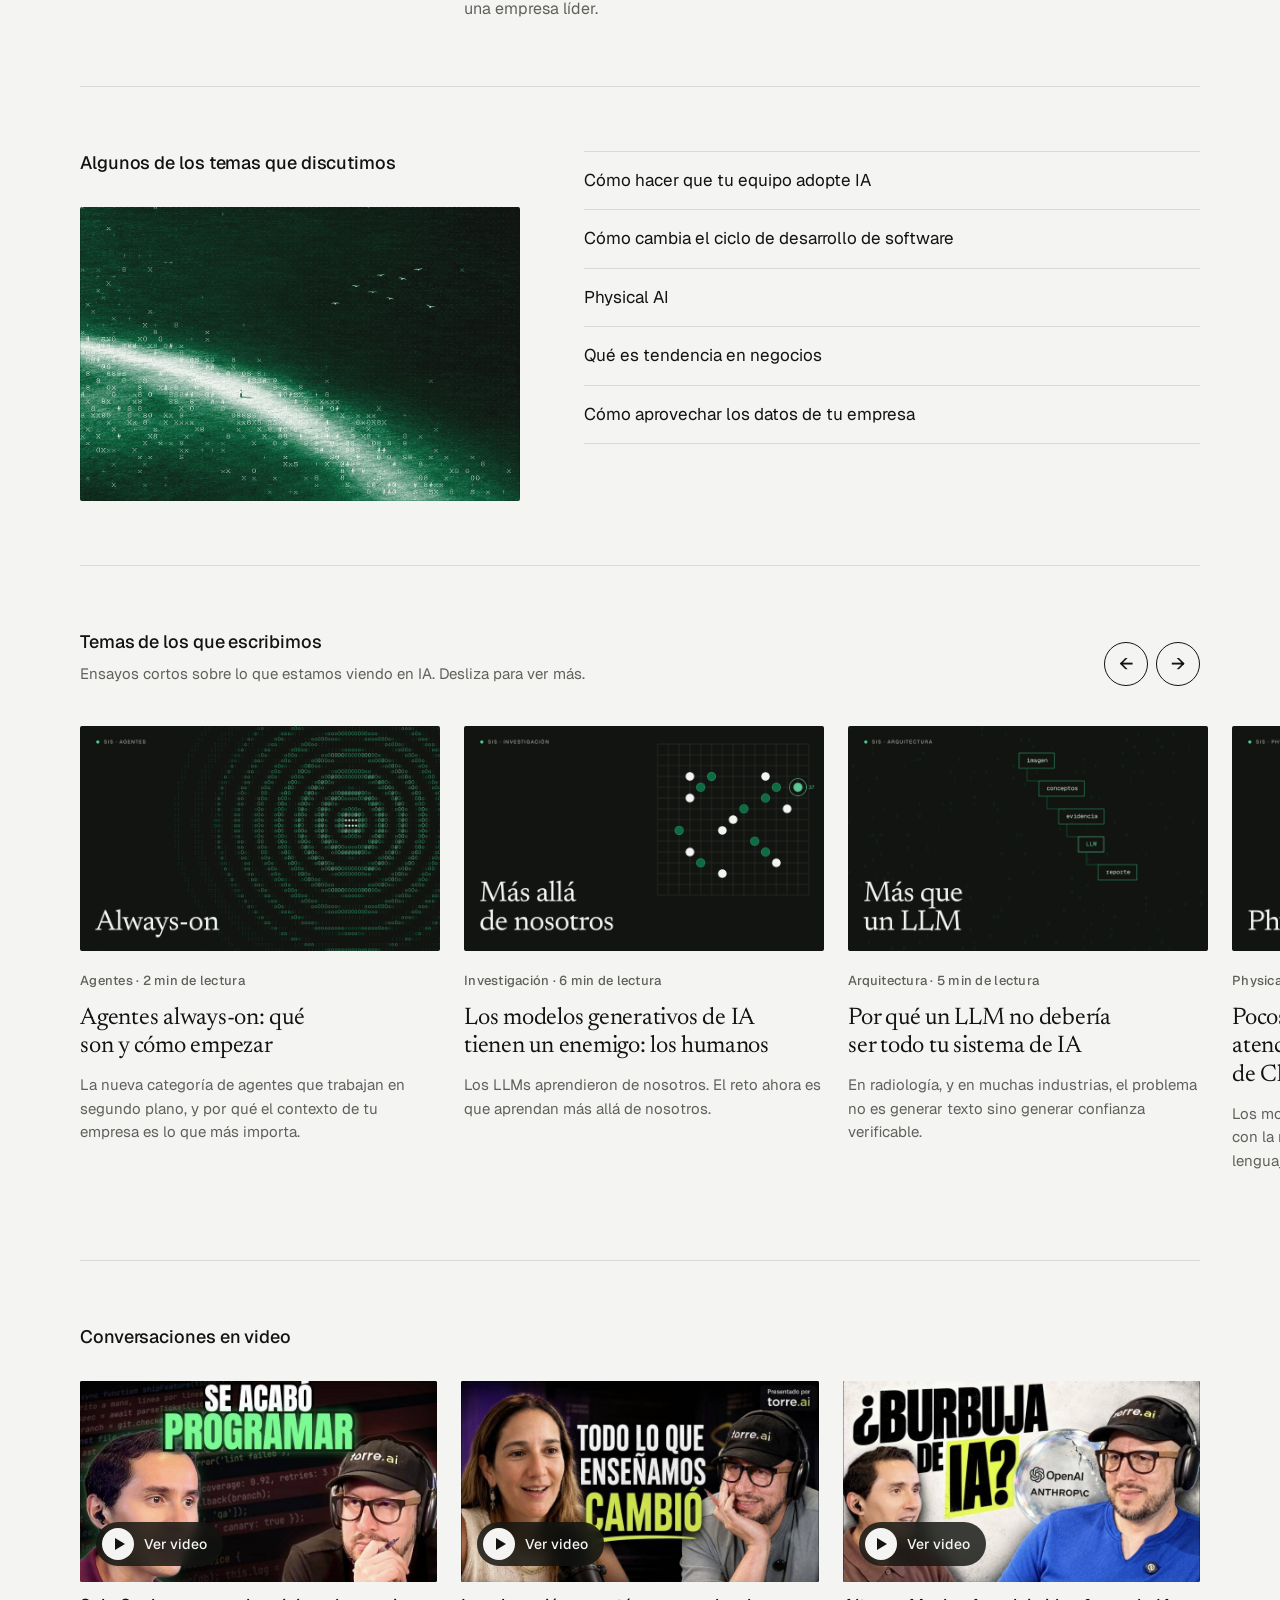
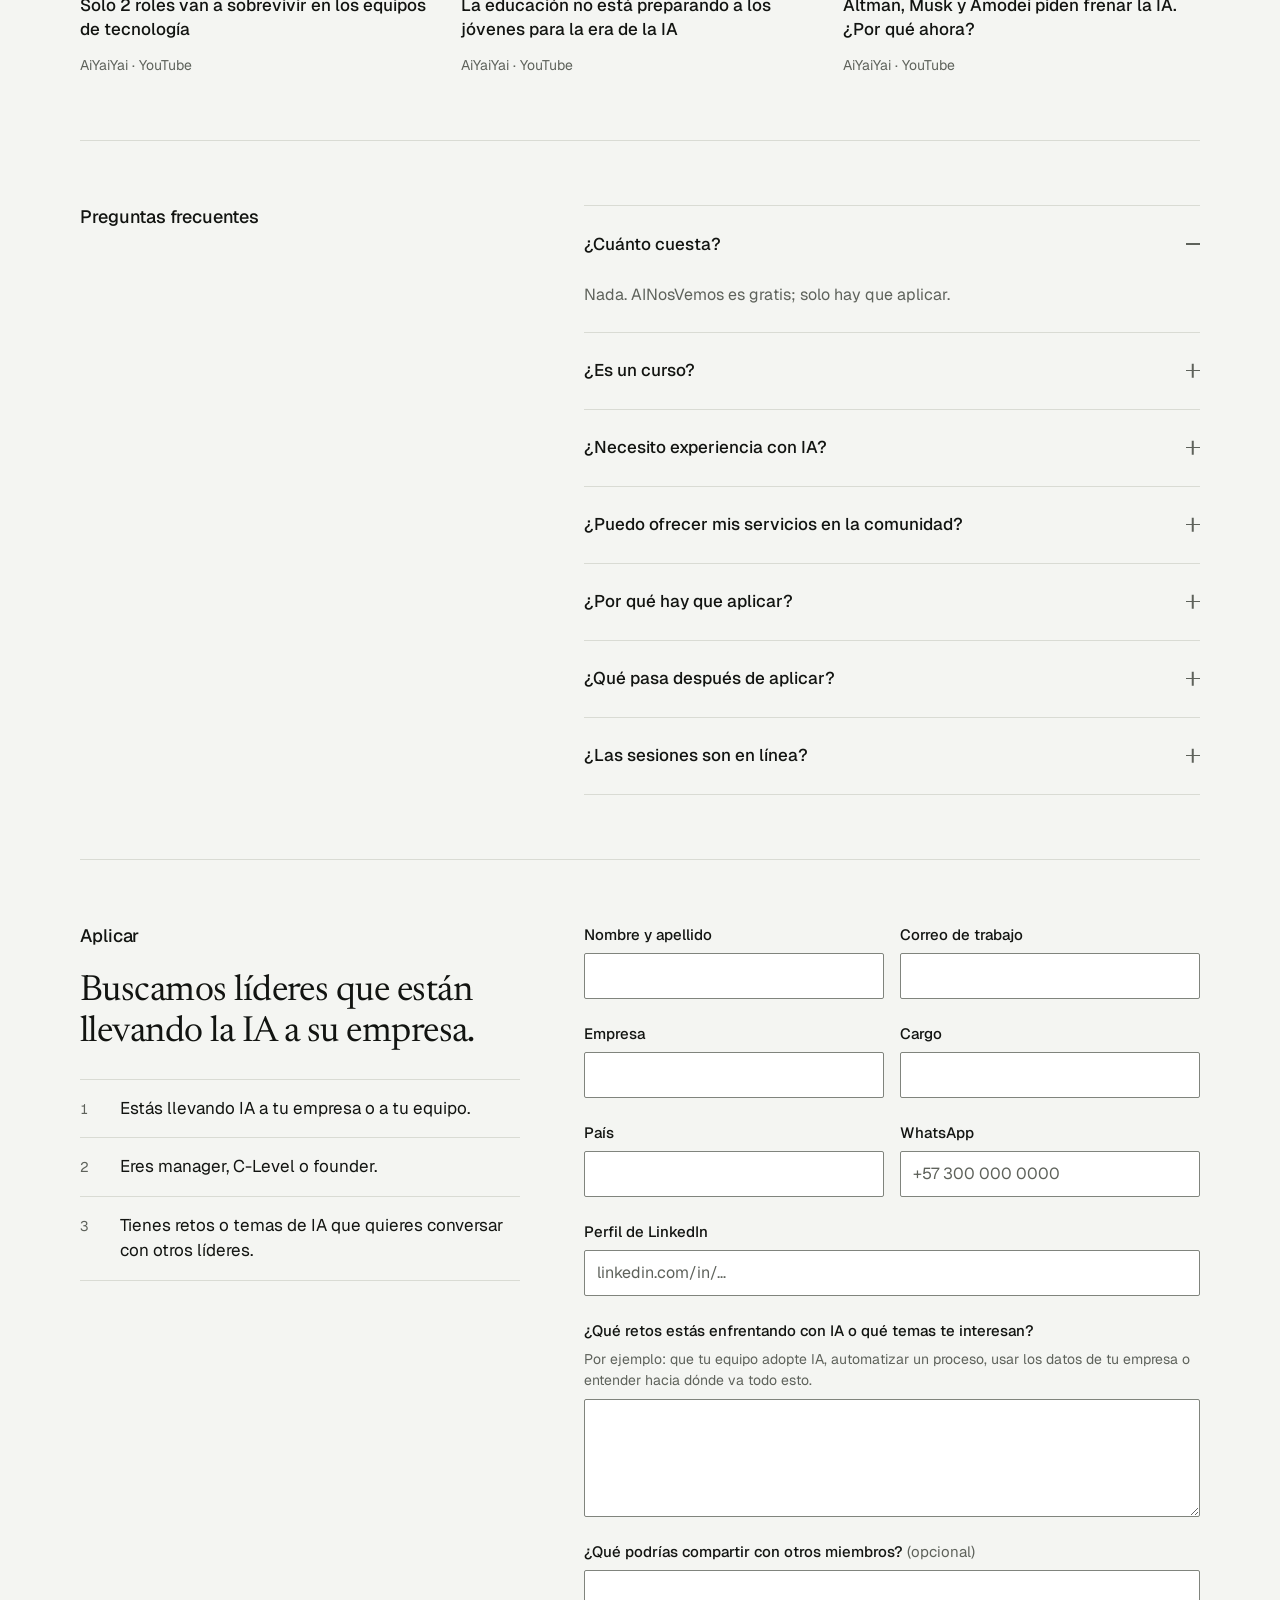
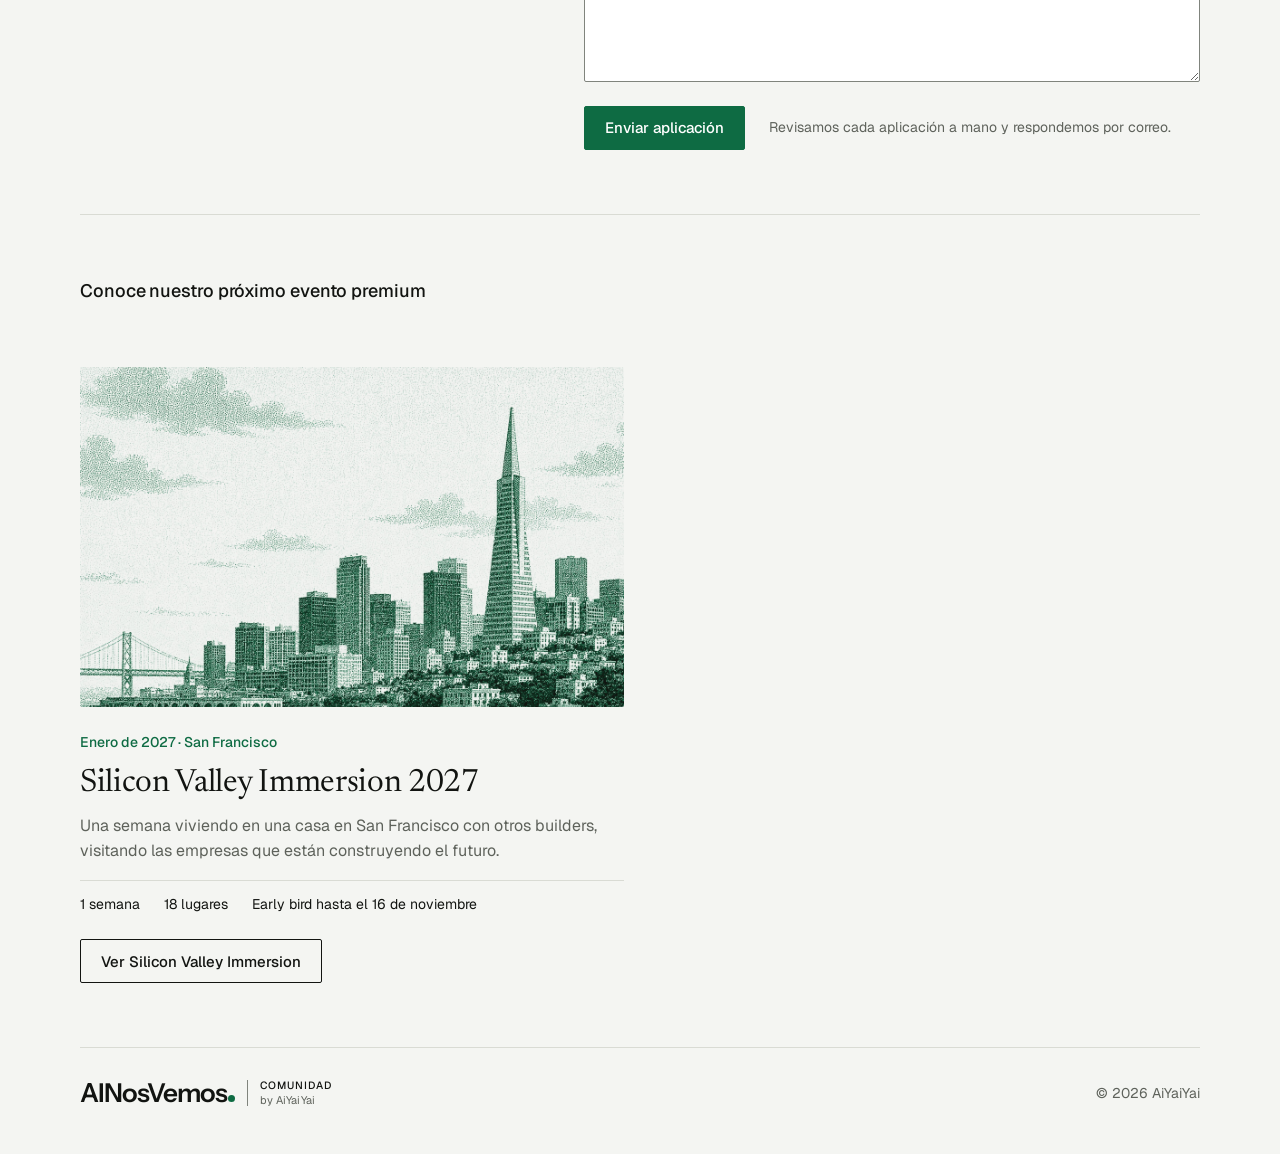
==== commit 10056c4d: "Quitar el evento de Bogotá de la landing: se canceló Co-Authored-By: Claude Opus 5.5 <noreply@anthro" ====
--- a/index.html
+++ b/index.html
@@ -106,10 +106,10 @@
 <header class="inf-nav">
 <a class="inf-wordmark" href="#top"><span class="inf-wordmark__name">AINosVemos<span class="inf-wordmark__dot"></span></span><span class="inf-wordmark__by">Comunidad<span>by AiYaiYai</span></span></a>
 <nav class="inf-nav__links" aria-label="Principal">
-<a class="inf-nav__link" href="#proximos">Próximos eventos</a>
+<a class="inf-nav__link" href="#proximos">Próximo evento</a>
 <a class="inf-nav__link" href="#que-incluye">Qué incluye</a>
 <a class="inf-nav__link" href="#preguntas">Preguntas</a>
-<a class="inf-btn inf-btn--primary" href="https://www.aiyaiyai.io" target="_blank" rel="noopener">Evento en Bogotá</a>
+
 <a class="inf-btn inf-btn--secondary" href="#aplicar">Aplicar</a>
 </nav>
 </header>
@@ -347,8 +347,7 @@
 <li>Te respondemos por correo.</li>
 </ol>
 <div class="inf-form__done-links">
-<a class="inf-btn inf-btn--primary" href="https://www.aiyaiyai.io" target="_blank" rel="noopener">Ver el evento en Bogotá</a>
-<a class="inf-btn inf-btn--secondary" href="#escribimos">Leer lo que escribimos</a>
+<a class="inf-btn inf-btn--primary" href="#escribimos">Leer lo que escribimos</a>
 </div>
 </div>
 </form>
@@ -356,16 +355,8 @@
 </section>
 
 <section class="inf-section" id="proximos" aria-labelledby="proximos-titulo">
-<h2 class="inf-heading" id="proximos-titulo">Conoce nuestros próximos eventos premium</h2>
+<h2 class="inf-heading" id="proximos-titulo">Conoce nuestro próximo evento premium</h2>
 <ul class="inf-premium">
-<li class="inf-event">
-<a class="inf-event__media" href="https://www.aiyaiyai.io" target="_blank" rel="noopener" tabindex="-1" aria-hidden="true"><span><img loading="lazy" decoding="async" src="assets/img/bogota-grabado.jpg" width="1600" height="1067" alt=""></span></a>
-<p class="inf-event__meta">Jueves 19 de noviembre de 2026 · Bogotá</p>
-<h3 class="inf-event__title">Evento en Bogotá</h3>
-<p class="inf-event__body">Un día para founders, managers y C-levels: charla, fireside chat y workshop con Alexander Torrenegra, Tania Zapata y Alan Argüello.</p>
-<ul class="inf-event__facts"><li>10 a. m. a 3 p. m.</li><li>Presencial</li><li>Cupo limitado</li></ul>
-<a class="inf-btn inf-btn--primary" href="https://www.aiyaiyai.io" target="_blank" rel="noopener">Ver evento en Bogotá</a>
-</li>
 <li class="inf-event">
 <a class="inf-event__media" href="silicon-valley/" tabindex="-1" aria-hidden="true"><span><img loading="lazy" decoding="async" src="assets/img/sf-grabado.jpg" width="1600" height="1067" alt=""></span></a>
 <p class="inf-event__meta">Enero de 2027 · San Francisco</p>
